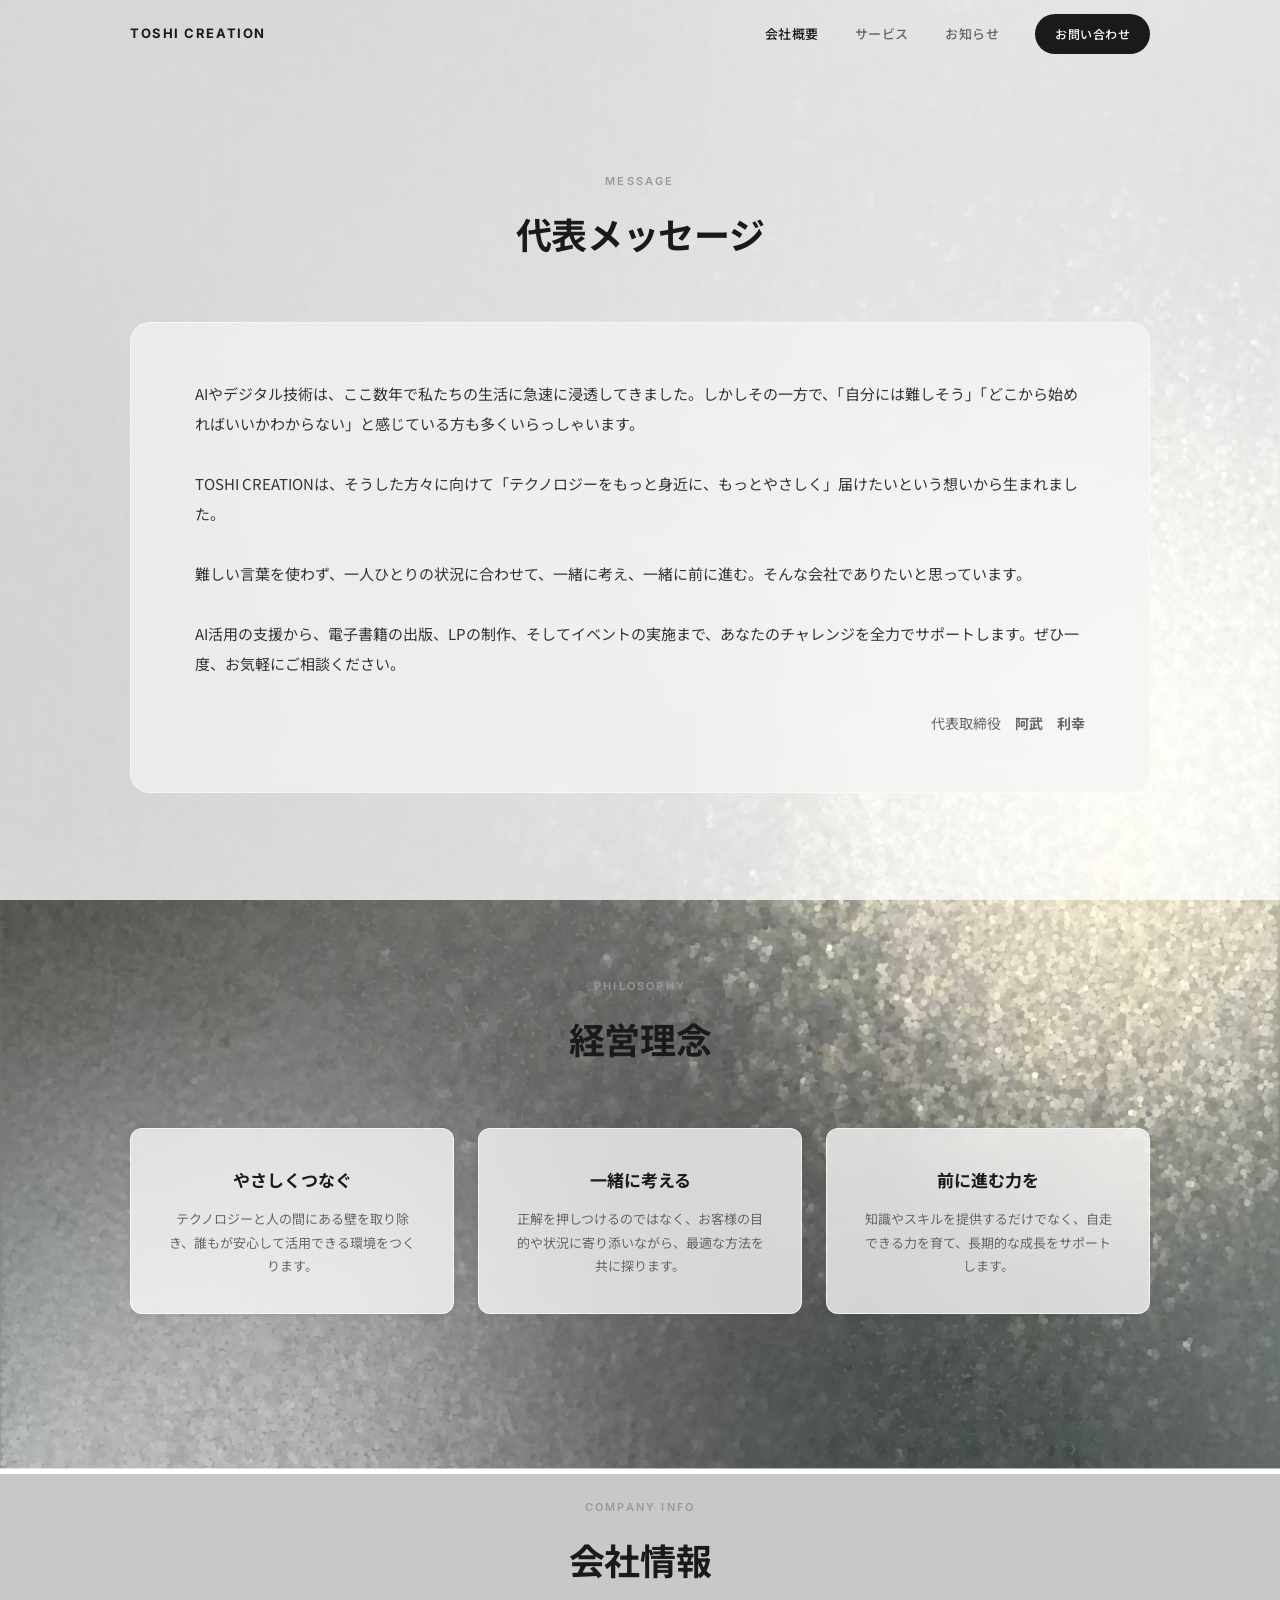
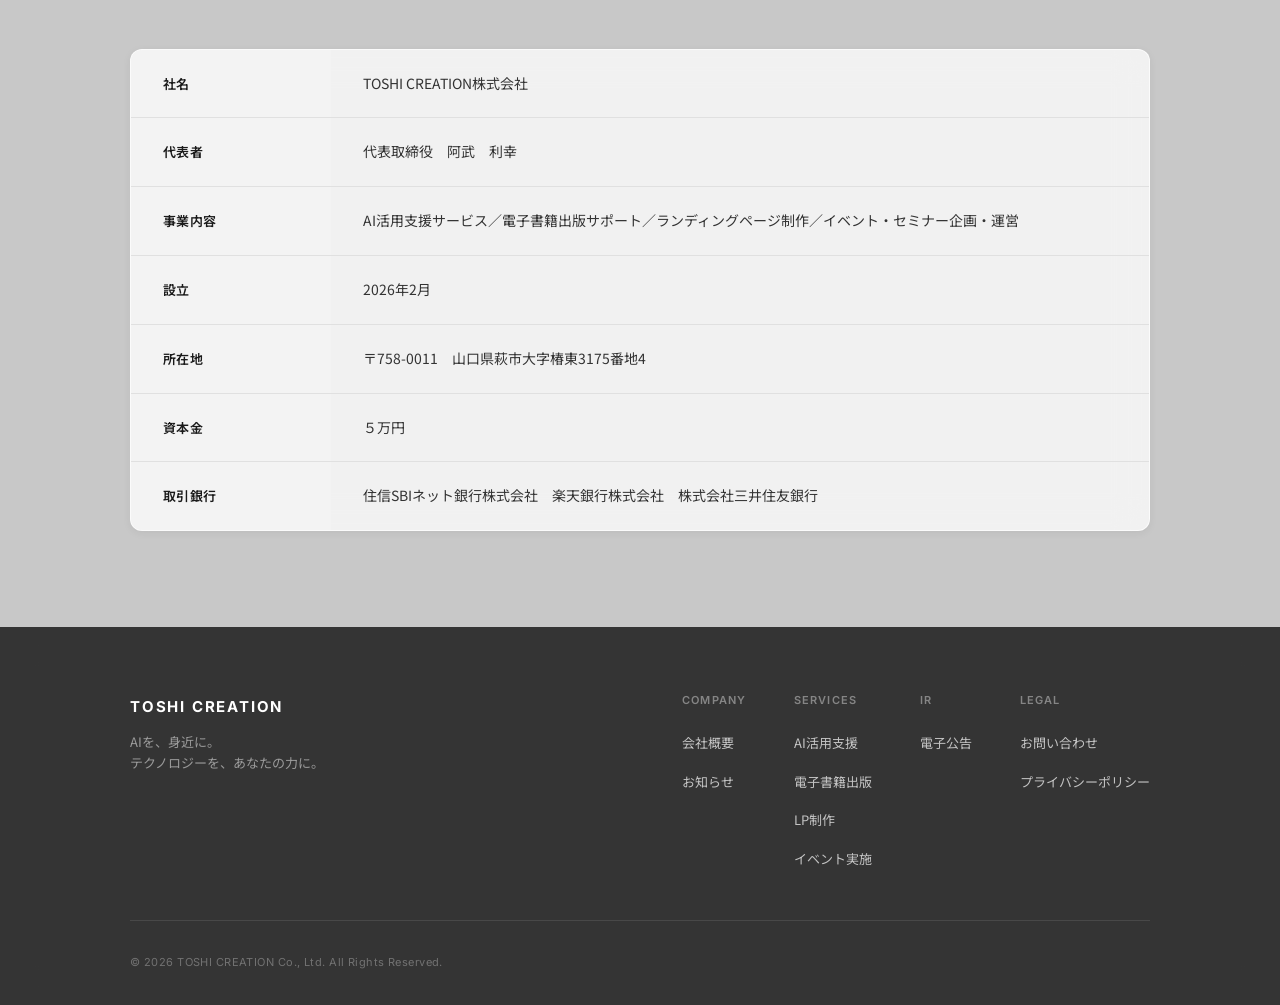
==== about.html @ ba33bce8 "Add files via upload" ====
<!DOCTYPE html>
<html lang="ja">
<head>
  <meta charset="UTF-8">
  <meta name="viewport" content="width=device-width, initial-scale=1.0">
  <title>会社概要 | TOSHI CREATION株式会社</title>
  <meta name="description" content="TOSHI CREATION株式会社の会社概要、代表メッセージ、経営理念をご紹介します。">
  <link rel="stylesheet" href="style.css">
  <link rel="preconnect" href="https://fonts.googleapis.com">
  <link rel="preconnect" href="https://fonts.gstatic.com" crossorigin>
  <link href="https://fonts.googleapis.com/css2?family=Noto+Sans+JP:wght@400;500;600;700;800&family=Inter:wght@400;500;600;700;800&display=swap" rel="stylesheet">
</head>
<body>

  <!-- ヘッダー -->
  <header class="site-header">
    <div class="header-inner">
      <a href="index.html" class="site-logo">
        <span class="logo-text-en">TOSHI CREATION</span>
      </a>
      <nav class="site-nav" id="siteNav">
        <a href="about.html" class="active">会社概要</a>
        <a href="services.html">サービス</a>
        <a href="news.html">お知らせ</a>
        <a href="contact.html" class="nav-contact-btn">お問い合わせ</a>
      </nav>
      <button class="hamburger" id="hamburger" aria-label="メニューを開く">
        <span></span><span></span><span></span>
      </button>
    </div>
  </header>

  <main>

    <!-- 代表メッセージ -->
    <section style="padding-top: 164px;">
      <div class="container">
        <div class="section-header">
          <span class="section-label">Message</span>
          <h2 class="section-title">代表メッセージ</h2>
        </div>
        <div class="message-block">
          <p class="message-text">
            AIやデジタル技術は、ここ数年で私たちの生活に急速に浸透してきました。しかしその一方で、「自分には難しそう」「どこから始めればいいかわからない」と感じている方も多くいらっしゃいます。<br><br>
            TOSHI CREATIONは、そうした方々に向けて「テクノロジーをもっと身近に、もっとやさしく」届けたいという想いから生まれました。<br><br>
            難しい言葉を使わず、一人ひとりの状況に合わせて、一緒に考え、一緒に前に進む。そんな会社でありたいと思っています。<br><br>
            AI活用の支援から、電子書籍の出版、LPの制作、そしてイベントの実施まで、あなたのチャレンジを全力でサポートします。ぜひ一度、お気軽にご相談ください。
          </p>
          <p class="message-sign">
            代表取締役　<strong>阿武　利幸</strong>
          </p>
        </div>
      </div>
    </section>

    <!-- 経営理念 -->
    <section style="padding: 80px 0;">
      <div class="container">
        <div class="section-header">
          <span class="section-label">Philosophy</span>
          <h2 class="section-title">経営理念</h2>
        </div>
        <div style="display: grid; grid-template-columns: repeat(3, 1fr); gap: 24px;">
          <div class="card" style="text-align: center;">
            <h3 style="font-size: 17px; font-weight: 700; color: var(--color-black); margin-bottom: 12px;">やさしくつなぐ</h3>
            <p style="font-size: 13px; color: var(--color-mid); line-height: 1.8;">テクノロジーと人の間にある壁を取り除き、誰もが安心して活用できる環境をつくります。</p>
          </div>
          <div class="card" style="text-align: center;">
            <h3 style="font-size: 17px; font-weight: 700; color: var(--color-black); margin-bottom: 12px;">一緒に考える</h3>
            <p style="font-size: 13px; color: var(--color-mid); line-height: 1.8;">正解を押しつけるのではなく、お客様の目的や状況に寄り添いながら、最適な方法を共に探ります。</p>
          </div>
          <div class="card" style="text-align: center;">
            <h3 style="font-size: 17px; font-weight: 700; color: var(--color-black); margin-bottom: 12px;">前に進む力を</h3>
            <p style="font-size: 13px; color: var(--color-mid); line-height: 1.8;">知識やスキルを提供するだけでなく、自走できる力を育て、長期的な成長をサポートします。</p>
          </div>
        </div>
      </div>
    </section>

    <!-- 会社概要テーブル -->
    <section>
      <div class="container">
        <div class="section-header">
          <span class="section-label">Company Info</span>
          <h2 class="section-title">会社情報</h2>
        </div>
        <div class="about-table-wrap">
          <table class="about-table">
            <tr>
              <th>社名</th>
              <td>TOSHI CREATION株式会社</td>
            </tr>
            <tr>
              <th>代表者</th>
              <td>代表取締役　阿武　利幸</td>
            </tr>
            <tr>
              <th>事業内容</th>
              <td>AI活用支援サービス／電子書籍出版サポート／ランディングページ制作／イベント・セミナー企画・運営</td>
            </tr>
            <tr>
              <th>設立</th>
              <td>2026年2月</td>
            </tr>
            <tr>
              <th>所在地</th>
              <td>〒758-0011　山口県萩市大字椿東3175番地4</td>
            </tr>
            <tr>
              <th>資本金</th>
              <td>５万円</td>
            </tr>
            <tr>
              <th>取引銀行</th>
              <td>住信SBIネット銀行株式会社　楽天銀行株式会社　株式会社三井住友銀行</td>
            </tr>
          </table>
        </div>
      </div>
    </section>


  </main>

  <!-- フッター -->
  <footer class="site-footer">
    <div class="footer-inner">
      <div class="footer-top">
        <div>
          <span class="footer-logo-text-en">TOSHI CREATION</span>
          <p class="footer-tagline">AIを、身近に。<br>テクノロジーを、あなたの力に。</p>
        </div>
        <nav class="footer-nav">
          <div class="footer-nav-col">
            <h4>Company</h4>
            <ul>
              <li><a href="about.html">会社概要</a></li>
              <li><a href="news.html">お知らせ</a></li>
            </ul>
          </div>
          <div class="footer-nav-col">
            <h4>Services</h4>
            <ul>
              <li><a href="services.html#ai">AI活用支援</a></li>
              <li><a href="services.html#ebook">電子書籍出版</a></li>
              <li><a href="services.html#lp">LP制作</a></li>
              <li><a href="services.html#event">イベント実施</a></li>
            </ul>
          </div>
          <div class="footer-nav-col">
            <h4>IR</h4>
            <ul>
              <li><a href="denshi-kokoku.html">電子公告</a></li>
            </ul>
          </div>
          <div class="footer-nav-col">
            <h4>Legal</h4>
            <ul>
              <li><a href="contact.html">お問い合わせ</a></li>
              <li><a href="privacy.html">プライバシーポリシー</a></li>
            </ul>
          </div>
        </nav>
      </div>
      <div class="footer-bottom">
        <p class="footer-copy">&copy; 2026 TOSHI CREATION Co., Ltd. All Rights Reserved.</p>
      </div>
    </div>
  </footer>

  <script>
    const hamburger = document.getElementById('hamburger');
    const siteNav = document.getElementById('siteNav');
    hamburger.addEventListener('click', () => { siteNav.classList.toggle('is-open'); });
    window.addEventListener('scroll', () => {
      document.querySelector('.site-header').style.boxShadow = window.scrollY > 20 ? '0 2px 16px rgba(0,0,0,0.08)' : 'none';
    });
  </script>
</body>
</html>
---- style.css ----
/* ===========================
   TOSHI CREATION 共通スタイル
   =========================== */

/* リセット・基本設定 */
*, *::before, *::after {
  box-sizing: border-box;
  margin: 0;
  padding: 0;
}

:root {
  --color-bg: #fafafa;
  --color-bg-white: #ffffff;
  --color-bg-light: #f4f4f4;
  --color-black: #1a1a1a;
  --color-dark: #333333;
  --color-mid: #666666;
  --color-light: #999999;
  --color-border: #e0e0e0;
  --color-accent: #2d2d2d;
  --color-accent-light: #4a4a4a;
  --shadow-sm: 0 2px 8px rgba(0,0,0,0.06);
  --shadow-md: 0 4px 16px rgba(0,0,0,0.08);
  --shadow-lg: 0 8px 32px rgba(0,0,0,0.10);
  --radius-sm: 6px;
  --radius-md: 12px;
  --radius-lg: 20px;
  --font-ja: 'Noto Sans JP', 'Hiragino Kaku Gothic ProN', 'Meiryo', sans-serif;
  --font-en: 'Inter', 'Helvetica Neue', Arial, sans-serif;
  --transition: 0.3s ease;
  --max-width: 1100px;
}

html {
  scroll-behavior: smooth;
}

body {
  font-family: var(--font-ja);
  background-color: #c8c8c8;
  background-image:
    linear-gradient(rgba(255, 255, 255, 0.76), rgba(255, 255, 255, 0.76)),
    url("images/glass-bg.png");
  background-size: cover;
  background-position: center;
  background-attachment: fixed;
  background-repeat: no-repeat;
  color: var(--color-dark);
  line-height: 1.8;
  font-size: 16px;
  -webkit-font-smoothing: antialiased;
}

a {
  color: inherit;
  text-decoration: none;
  transition: opacity var(--transition);
}

a:hover {
  opacity: 0.7;
}

img {
  max-width: 100%;
  height: auto;
}

/* ===========================
   レイアウト
   =========================== */

.container {
  max-width: var(--max-width);
  margin: 0 auto;
  padding: 0 40px;
}

section {
  padding: 96px 0;
}

/* ===========================
   ヘッダー・ナビゲーション
   =========================== */

.site-header {
  position: fixed;
  top: 0;
  left: 0;
  right: 0;
  z-index: 100;
  background: transparent;
  border-bottom: none;
}

.header-inner {
  max-width: var(--max-width);
  margin: 0 auto;
  padding: 0 40px;
  height: 68px;
  display: flex;
  align-items: center;
  justify-content: space-between;
}

.site-logo {
  display: flex;
  align-items: center;
  gap: 12px;
}

.logo-mark {
  width: 36px;
  height: 36px;
  background: linear-gradient(135deg, #1a1a1a 0%, #4a4a4a 100%);
  border-radius: var(--radius-sm);
  display: flex;
  align-items: center;
  justify-content: center;
  color: #fff;
  font-size: 13px;
  font-family: var(--font-en);
  font-weight: 700;
  letter-spacing: 0.02em;
  flex-shrink: 0;
}

.logo-img {
  height: 38px;
  width: auto;
  display: block;
}

.logo-text {
  display: flex;
  flex-direction: column;
  line-height: 1.2;
}

.logo-text-en {
  font-family: var(--font-en);
  font-size: 13px;
  font-weight: 700;
  letter-spacing: 0.12em;
  color: var(--color-black);
  text-transform: uppercase;
}

.logo-text-ja {
  font-size: 10px;
  color: var(--color-mid);
  letter-spacing: 0.06em;
}

.site-nav {
  display: flex;
  align-items: center;
  gap: 36px;
}

.site-nav a {
  font-size: 13px;
  font-weight: 500;
  color: var(--color-mid);
  letter-spacing: 0.04em;
  transition: color var(--transition);
}

.site-nav a:hover,
.site-nav a.active {
  color: var(--color-black);
  opacity: 1;
}

.nav-contact-btn {
  background: var(--color-black) !important;
  color: #fff !important;
  padding: 9px 20px;
  border-radius: 100px;
  font-size: 12px !important;
  font-weight: 600;
  letter-spacing: 0.06em;
  transition: background var(--transition) !important;
}

.nav-contact-btn:hover {
  background: var(--color-accent-light) !important;
  opacity: 1 !important;
}

/* ハンバーガーメニュー */
.hamburger {
  display: none;
  flex-direction: column;
  gap: 5px;
  cursor: pointer;
  padding: 4px;
  background: none;
  border: none;
}

.hamburger span {
  display: block;
  width: 22px;
  height: 1.5px;
  background: var(--color-black);
  transition: var(--transition);
}

/* ===========================
   フッター
   =========================== */

.site-footer {
  background: rgba(20, 20, 20, 0.82);
  backdrop-filter: blur(16px);
  -webkit-backdrop-filter: blur(16px);
  color: #fff;
  padding: 64px 0 32px;
}

.footer-inner {
  max-width: var(--max-width);
  margin: 0 auto;
  padding: 0 40px;
}

.footer-top {
  display: flex;
  justify-content: space-between;
  align-items: flex-start;
  gap: 48px;
  padding-bottom: 48px;
  border-bottom: 1px solid rgba(255,255,255,0.1);
  margin-bottom: 32px;
}

.footer-logo-text-en {
  font-family: var(--font-en);
  font-size: 15px;
  font-weight: 700;
  letter-spacing: 0.12em;
  color: #fff;
  text-transform: uppercase;
}

.footer-logo-text-ja {
  font-size: 10px;
  color: rgba(255,255,255,0.4);
  margin-top: 4px;
  letter-spacing: 0.06em;
}

.footer-logo-img {
  height: 28px;
  width: auto;
  display: block;
  margin-bottom: 12px;
  filter: brightness(0) invert(1);
  opacity: 0.85;
}

.footer-tagline {
  font-size: 13px;
  color: rgba(255,255,255,0.5);
  margin-top: 12px;
  line-height: 1.6;
}

.footer-nav {
  display: flex;
  gap: 48px;
}

.footer-nav-col h4 {
  font-size: 11px;
  font-weight: 600;
  letter-spacing: 0.1em;
  text-transform: uppercase;
  color: rgba(255,255,255,0.4);
  margin-bottom: 16px;
  font-family: var(--font-en);
}

.footer-nav-col ul {
  list-style: none;
  display: flex;
  flex-direction: column;
  gap: 10px;
}

.footer-nav-col a {
  font-size: 13px;
  color: rgba(255,255,255,0.7);
  transition: color var(--transition);
}

.footer-nav-col a:hover {
  color: #fff;
  opacity: 1;
}

.footer-bottom {
  display: flex;
  justify-content: space-between;
  align-items: center;
  gap: 16px;
}

.footer-copy {
  font-size: 11px;
  color: rgba(255,255,255,0.3);
  font-family: var(--font-en);
  letter-spacing: 0.04em;
}

/* ===========================
   共通コンポーネント
   =========================== */

/* セクション見出し */
.section-header {
  text-align: center;
  margin-bottom: 64px;
}

.section-label {
  display: inline-block;
  font-family: var(--font-en);
  font-size: 11px;
  font-weight: 600;
  letter-spacing: 0.2em;
  text-transform: uppercase;
  color: var(--color-light);
  margin-bottom: 16px;
}

.section-title {
  font-size: clamp(26px, 3.5vw, 36px);
  font-weight: 700;
  color: var(--color-black);
  line-height: 1.4;
  letter-spacing: -0.01em;
}

.section-desc {
  margin-top: 16px;
  font-size: 15px;
  color: var(--color-mid);
  line-height: 1.9;
  max-width: 560px;
  margin-left: auto;
  margin-right: auto;
}

/* ボタン */
.btn {
  display: inline-flex;
  align-items: center;
  gap: 8px;
  padding: 14px 32px;
  border-radius: 100px;
  font-size: 14px;
  font-weight: 600;
  letter-spacing: 0.04em;
  cursor: pointer;
  transition: all var(--transition);
  border: none;
  outline: none;
}

.btn-primary {
  background: var(--color-black);
  color: #fff;
}

.btn-primary:hover {
  background: #333;
  opacity: 1;
  transform: translateY(-1px);
  box-shadow: var(--shadow-md);
}

.btn-outline {
  background: transparent;
  color: var(--color-black);
  border: 1.5px solid var(--color-black);
}

.btn-outline:hover {
  background: var(--color-black);
  color: #fff;
  opacity: 1;
  transform: translateY(-1px);
}

.btn-line {
  background: #06C755;
  color: #fff;
}

.btn-line:hover {
  background: #05b04c;
  opacity: 1;
  transform: translateY(-1px);
  box-shadow: var(--shadow-md);
}

/* カード */
.card {
  background: rgba(255, 255, 255, 0.75);
  backdrop-filter: blur(16px);
  -webkit-backdrop-filter: blur(16px);
  border: 1px solid rgba(255,255,255,0.7);
  border-radius: var(--radius-md);
  padding: 36px;
  box-shadow: var(--shadow-sm);
  transition: box-shadow var(--transition), transform var(--transition);
}

.card:hover {
  box-shadow: var(--shadow-md);
  transform: translateY(-2px);
}

/* ページヘッダー（各内ページ用） */
.page-hero {
  padding: 128px 0 72px;
  text-align: center;
  background: transparent;
}

.page-hero-label {
  font-family: var(--font-en);
  font-size: 11px;
  font-weight: 600;
  letter-spacing: 0.2em;
  text-transform: uppercase;
  color: var(--color-light);
  display: block;
  margin-bottom: 16px;
}

.page-hero-title {
  font-size: clamp(30px, 4vw, 44px);
  font-weight: 700;
  color: var(--color-black);
  letter-spacing: -0.02em;
  line-height: 1.3;
}

.page-hero-desc {
  margin-top: 16px;
  font-size: 15px;
  color: var(--color-mid);
  line-height: 1.9;
}

/* ページコンテンツ共通 */
.page-content {
  padding: 80px 0 96px;
}

/* ===========================
   トップページ専用
   =========================== */

/* ヒーロー */
.hero {
  min-height: 100vh;
  display: flex;
  align-items: center;
  justify-content: center;
  background: transparent;
  position: relative;
  overflow: hidden;
  padding-top: 68px;
}

.hero-bg {
  position: absolute;
  inset: 0;
  background:
    radial-gradient(ellipse 90% 70% at 50% 60%, rgba(255,255,255,0.18) 0%, transparent 70%);
  pointer-events: none;
}

.hero-grid {
  position: absolute;
  inset: 0;
  background-image:
    linear-gradient(rgba(0,0,0,0.025) 1px, transparent 1px),
    linear-gradient(90deg, rgba(0,0,0,0.025) 1px, transparent 1px);
  background-size: 60px 60px;
  pointer-events: none;
  opacity: 0.4;
}

.hero-inner {
  position: relative;
  z-index: 1;
  max-width: 800px;
  margin: 0 auto;
  padding: 0 40px;
  display: flex;
  flex-direction: column;
  align-items: center;
  width: 100%;
}

.hero-content {
  padding: 100px 0 80px;
  text-align: center;
  width: 100%;
}

.hero-eyecatch {
  font-family: var(--font-en);
  font-size: 11px;
  font-weight: 600;
  letter-spacing: 0.2em;
  text-transform: uppercase;
  color: var(--color-light);
  display: flex;
  align-items: center;
  justify-content: center;
  gap: 12px;
  margin-bottom: 28px;
}

.hero-eyecatch::before {
  content: '';
  display: block;
  width: 32px;
  height: 1px;
  background: var(--color-light);
}

.hero-title {
  font-size: clamp(32px, 4.5vw, 57px);
  font-weight: 800;
  color: var(--color-black);
  line-height: 1.18;
  letter-spacing: -0.03em;
  margin-bottom: 40px;
  text-shadow: 0 1px 12px rgba(255,255,255,0.7);
}

.hero-body {
  font-size: 16px;
  color: var(--color-dark);
  line-height: 2.1;
  margin: 0 auto 52px;
  max-width: 520px;
  font-weight: 400;
  letter-spacing: 0.01em;
}

.hero-actions {
  display: flex;
  gap: 16px;
  flex-wrap: wrap;
  justify-content: center;
}

/* ヒーロー右側ビジュアル（非表示） */
.hero-visual {
  display: none;
}

.hero-card {
  background: var(--color-bg-white);
  border: 1px solid var(--color-border);
  border-radius: var(--radius-md);
  padding: 24px 28px;
  box-shadow: var(--shadow-md);
}

.hero-card-label {
  font-size: 10px;
  font-weight: 600;
  letter-spacing: 0.15em;
  text-transform: uppercase;
  color: var(--color-light);
  font-family: var(--font-en);
  margin-bottom: 10px;
}

.hero-card-value {
  font-size: 15px;
  font-weight: 600;
  color: var(--color-black);
  display: flex;
  align-items: center;
  gap: 8px;
}

.hero-card-icon {
  width: 28px;
  height: 28px;
  background: var(--color-bg-light);
  border-radius: 6px;
  display: flex;
  align-items: center;
  justify-content: center;
  font-size: 14px;
}

.hero-card-row {
  display: flex;
  gap: 16px;
}

.hero-card-row .hero-card {
  flex: 1;
}

/* アイコン非表示 */
.service-icon,
.hero-card-icon,
.service-full-icon,
.contact-option-icon {
  display: none;
}

/* サービス紹介（TOP） */
.top-services {
  background: transparent;
}

.services-grid {
  display: grid;
  grid-template-columns: repeat(2, 1fr);
  gap: 24px;
}

.service-card {
  background: rgba(255, 255, 255, 0.48);
  backdrop-filter: blur(12px);
  -webkit-backdrop-filter: blur(12px);
  border: 1px solid rgba(255,255,255,0.55);
  border-radius: var(--radius-md);
  padding: 40px;
  box-shadow: 0 2px 20px rgba(0,0,0,0.06), 0 1px 4px rgba(0,0,0,0.04);
  transition: all var(--transition);
  position: relative;
  overflow: hidden;
}

.service-card::before {
  content: '';
  position: absolute;
  top: 0;
  left: 0;
  right: 0;
  height: 3px;
  background: linear-gradient(90deg, #1a1a1a, #666);
  opacity: 0;
  transition: opacity var(--transition);
}

.service-card:hover {
  box-shadow: var(--shadow-lg);
  transform: translateY(-3px);
}

.service-card:hover::before {
  opacity: 1;
}

.service-icon {
  width: 52px;
  height: 52px;
  background: var(--color-bg-light);
  border-radius: var(--radius-sm);
  display: flex;
  align-items: center;
  justify-content: center;
  font-size: 24px;
  margin-bottom: 24px;
  border: 1px solid var(--color-border);
}

.service-card-title {
  font-size: 18px;
  font-weight: 700;
  color: var(--color-black);
  margin-bottom: 12px;
  letter-spacing: -0.01em;
}

.service-card-desc {
  font-size: 14px;
  color: var(--color-mid);
  line-height: 1.8;
}

.service-card-link {
  display: inline-flex;
  align-items: center;
  gap: 6px;
  margin-top: 20px;
  font-size: 13px;
  font-weight: 600;
  color: var(--color-black);
  letter-spacing: 0.04em;
}

/* お知らせ（TOP） */
.news-list {
  border: 1px solid rgba(255,255,255,0.7);
  border-radius: var(--radius-md);
  overflow: hidden;
  background: rgba(255, 255, 255, 0.72);
  backdrop-filter: blur(16px);
  -webkit-backdrop-filter: blur(16px);
  box-shadow: 0 2px 20px rgba(0,0,0,0.06);
}

.news-item {
  display: flex;
  align-items: baseline;
  gap: 24px;
  padding: 24px 32px;
  border-bottom: 1px solid var(--color-border);
  transition: background var(--transition);
}

.news-item:last-child {
  border-bottom: none;
}

.news-item:hover {
  background: rgba(244,244,244,0.7);
}

.news-date {
  font-family: var(--font-en);
  font-size: 13px;
  color: var(--color-light);
  letter-spacing: 0.06em;
  white-space: nowrap;
  flex-shrink: 0;
}

.news-tag {
  font-size: 10px;
  font-weight: 600;
  color: var(--color-mid);
  border: 1px solid var(--color-border);
  border-radius: 4px;
  padding: 2px 8px;
  white-space: nowrap;
  flex-shrink: 0;
  letter-spacing: 0.04em;
}

.news-title-link {
  font-size: 14px;
  color: var(--color-dark);
  line-height: 1.5;
  transition: color var(--transition);
}

.news-item:hover .news-title-link {
  color: var(--color-black);
}

.news-more {
  text-align: center;
  margin-top: 36px;
}

/* お問い合わせ導線（TOP） */
.contact-cta {
  background: transparent;
}

.contact-cta .section-label {
  color: var(--color-light);
}

.contact-cta .section-title {
  color: var(--color-black);
}

.contact-cta .section-desc {
  color: var(--color-mid);
}

.cta-actions {
  display: flex;
  gap: 16px;
  justify-content: center;
  flex-wrap: wrap;
  margin-top: 48px;
}

.btn-white {
  background: #fff;
  color: var(--color-black);
}

.btn-white:hover {
  background: #f0f0f0;
  opacity: 1;
  transform: translateY(-1px);
}

/* ===========================
   会社概要ページ
   =========================== */

.about-table-wrap {
  background: rgba(255, 255, 255, 0.75);
  backdrop-filter: blur(16px);
  -webkit-backdrop-filter: blur(16px);
  border: 1px solid rgba(255,255,255,0.7);
  border-radius: var(--radius-md);
  overflow: hidden;
  box-shadow: var(--shadow-sm);
}

.about-table {
  width: 100%;
  border-collapse: collapse;
}

.about-table th,
.about-table td {
  padding: 22px 32px;
  border-bottom: 1px solid var(--color-border);
  font-size: 14px;
  text-align: left;
  vertical-align: top;
}

.about-table tr:last-child th,
.about-table tr:last-child td {
  border-bottom: none;
}

.about-table th {
  width: 200px;
  font-weight: 600;
  color: var(--color-black);
  background: rgba(244,244,244,0.7);
  font-size: 13px;
  letter-spacing: 0.02em;
}

.about-table td {
  color: var(--color-dark);
  line-height: 1.7;
}

.about-table .placeholder {
  color: var(--color-light);
  font-style: italic;
}

/* 代表メッセージ */
.message-block {
  background: rgba(244, 244, 244, 0.72);
  backdrop-filter: blur(10px);
  -webkit-backdrop-filter: blur(10px);
  border: 1px solid rgba(255,255,255,0.5);
  border-radius: var(--radius-lg);
  padding: 56px 64px;
  position: relative;
  overflow: hidden;
}

.message-block::before {
  content: none;
}

.message-text {
  font-size: 15px;
  line-height: 2;
  color: var(--color-dark);
  position: relative;
  z-index: 1;
}

.message-sign {
  margin-top: 32px;
  font-size: 14px;
  color: var(--color-mid);
  text-align: right;
}

/* ===========================
   サービスページ
   =========================== */

.services-full-grid {
  display: grid;
  grid-template-columns: repeat(2, 1fr);
  gap: 28px;
}

.service-full-card {
  background: rgba(255, 255, 255, 0.75);
  backdrop-filter: blur(16px);
  -webkit-backdrop-filter: blur(16px);
  border: 1px solid rgba(255,255,255,0.7);
  border-radius: var(--radius-md);
  overflow: hidden;
  box-shadow: var(--shadow-sm);
  transition: all var(--transition);
}

.service-full-card:hover {
  box-shadow: var(--shadow-md);
  transform: translateY(-2px);
}

.service-card-header {
  padding: 36px 36px 28px;
  border-bottom: 1px solid rgba(220,220,220,0.5);
  background: linear-gradient(135deg, rgba(244,244,244,0.6) 0%, rgba(255,255,255,0.4) 100%);
}

.service-card-body {
  padding: 28px 36px 36px;
}

.service-full-icon {
  width: 56px;
  height: 56px;
  background: var(--color-bg-white);
  border: 1px solid var(--color-border);
  border-radius: var(--radius-sm);
  display: flex;
  align-items: center;
  justify-content: center;
  font-size: 26px;
  margin-bottom: 20px;
  box-shadow: var(--shadow-sm);
}

.service-full-title {
  font-size: 20px;
  font-weight: 700;
  color: var(--color-black);
  letter-spacing: -0.01em;
  margin-bottom: 8px;
}

.service-full-tag {
  font-size: 11px;
  font-family: var(--font-en);
  color: var(--color-light);
  letter-spacing: 0.1em;
  text-transform: uppercase;
}

.service-full-desc {
  font-size: 14px;
  color: var(--color-mid);
  line-height: 1.85;
  margin-bottom: 24px;
}

.service-points {
  list-style: none;
  display: flex;
  flex-direction: column;
  gap: 10px;
}

.service-points li {
  display: flex;
  align-items: flex-start;
  gap: 10px;
  font-size: 13px;
  color: var(--color-dark);
  line-height: 1.6;
}

.service-points li::before {
  content: '—';
  color: var(--color-light);
  flex-shrink: 0;
  margin-top: 1px;
}

/* ===========================
   お知らせページ
   =========================== */

.news-full-list {
  display: flex;
  flex-direction: column;
  gap: 0;
  border: 1px solid rgba(255,255,255,0.55);
  border-radius: var(--radius-md);
  overflow: hidden;
  background: rgba(255, 255, 255, 0.72);
  backdrop-filter: blur(8px);
  -webkit-backdrop-filter: blur(8px);
  box-shadow: var(--shadow-sm);
}

.news-full-item {
  display: flex;
  align-items: baseline;
  gap: 24px;
  padding: 28px 36px;
  border-bottom: 1px solid var(--color-border);
  transition: background var(--transition);
}

.news-full-item:last-child {
  border-bottom: none;
}

.news-full-item:hover {
  background: rgba(244,244,244,0.7);
}

/* ===========================
   お問い合わせページ
   =========================== */

.contact-options {
  display: grid;
  grid-template-columns: repeat(2, 1fr);
  gap: 24px;
  margin-bottom: 64px;
}

.contact-option-card {
  background: rgba(255, 255, 255, 0.75);
  backdrop-filter: blur(16px);
  -webkit-backdrop-filter: blur(16px);
  border: 1px solid rgba(255,255,255,0.7);
  border-radius: var(--radius-md);
  padding: 40px;
  text-align: center;
  box-shadow: var(--shadow-sm);
  transition: all var(--transition);
  position: relative;
  overflow: hidden;
}

.contact-option-card:hover {
  box-shadow: var(--shadow-md);
  transform: translateY(-2px);
}

/* LINE カード強調 */
.contact-option-card--line {
  background: rgba(255, 255, 255, 0.82);
  backdrop-filter: blur(20px);
  -webkit-backdrop-filter: blur(20px);
  border-color: rgba(6, 199, 85, 0.18);
}

.contact-option-card--line::before {
  content: '';
  position: absolute;
  top: 0;
  left: 0;
  right: 0;
  height: 2px;
  background: linear-gradient(90deg, rgba(6,199,85,0.5), rgba(6,199,85,0.15));
}

.contact-option-card--line:hover {
  box-shadow: 0 8px 32px rgba(6,199,85,0.07), var(--shadow-md);
  transform: translateY(-4px);
  border-color: rgba(6, 199, 85, 0.26);
}

/* LINE ボタン付近の補足文 */
.line-sub-hint {
  margin-top: 10px;
  font-size: 11px;
  color: var(--color-light);
  letter-spacing: 0.02em;
}

/* QR コードエリア */
.line-qr-wrap {
  display: flex;
  flex-direction: column;
  align-items: center;
  gap: 10px;
  margin-top: 24px;
  padding-top: 24px;
  border-top: 1px solid rgba(0, 0, 0, 0.06);
}

.line-qr-box {
  width: 120px;
  height: 120px;
  border-radius: 10px;
  border: 1px solid rgba(0, 0, 0, 0.07);
  overflow: hidden;
  box-shadow: 0 2px 8px rgba(0, 0, 0, 0.05);
  background:
    repeating-linear-gradient(0deg, rgba(0,0,0,0.03) 0px, rgba(0,0,0,0.03) 1px, transparent 1px, transparent 8px),
    repeating-linear-gradient(90deg, rgba(0,0,0,0.03) 0px, rgba(0,0,0,0.03) 1px, transparent 1px, transparent 8px),
    rgba(255,255,255,0.95);
  display: flex;
  align-items: center;
  justify-content: center;
}

.line-qr-img {
  width: 100%;
  height: 100%;
  object-fit: contain;
  display: block;
}

.line-qr-label {
  font-size: 11px;
  color: var(--color-light);
  text-align: center;
  line-height: 1.6;
  letter-spacing: 0.02em;
}

.contact-option-icon {
  font-size: 36px;
  margin-bottom: 16px;
  display: block;
}

.contact-option-title {
  font-size: 16px;
  font-weight: 700;
  color: var(--color-black);
  margin-bottom: 10px;
}

.contact-option-desc {
  font-size: 13px;
  color: var(--color-mid);
  line-height: 1.7;
  margin-bottom: 24px;
}

/* お問い合わせフォーム */
.contact-form-wrap {
  background: rgba(255, 255, 255, 0.75);
  backdrop-filter: blur(16px);
  -webkit-backdrop-filter: blur(16px);
  border: 1px solid rgba(255,255,255,0.7);
  border-radius: var(--radius-md);
  padding: 48px 52px;
  box-shadow: var(--shadow-sm);
}

.contact-form-wrap h3 {
  font-size: 20px;
  font-weight: 700;
  color: var(--color-black);
  margin-bottom: 32px;
  padding-bottom: 20px;
  border-bottom: 1px solid var(--color-border);
}

.form-group {
  margin-bottom: 28px;
}

.form-label {
  display: block;
  font-size: 13px;
  font-weight: 600;
  color: var(--color-dark);
  margin-bottom: 8px;
  letter-spacing: 0.02em;
}

.form-label .required {
  color: #c0392b;
  margin-left: 4px;
  font-size: 11px;
}

.form-input,
.form-select,
.form-textarea {
  width: 100%;
  padding: 12px 16px;
  border: 1.5px solid rgba(220,220,220,0.7);
  border-radius: var(--radius-sm);
  font-size: 14px;
  font-family: var(--font-ja);
  color: var(--color-dark);
  background: rgba(250,250,250,0.85);
  transition: border-color var(--transition), box-shadow var(--transition);
  outline: none;
  -webkit-appearance: none;
}

.form-input:focus,
.form-select:focus,
.form-textarea:focus {
  border-color: var(--color-black);
  box-shadow: 0 0 0 3px rgba(0,0,0,0.06);
  background: #fff;
}

.form-textarea {
  resize: vertical;
  min-height: 160px;
  line-height: 1.7;
}

.form-row {
  display: grid;
  grid-template-columns: 1fr 1fr;
  gap: 20px;
}

.form-note {
  font-size: 12px;
  color: var(--color-light);
  margin-top: 6px;
  line-height: 1.6;
}

.form-submit-wrap {
  margin-top: 36px;
  text-align: center;
}

.form-privacy-note {
  font-size: 12px;
  color: var(--color-light);
  margin-top: 16px;
  line-height: 1.7;
}

.form-privacy-note a {
  text-decoration: underline;
  color: var(--color-mid);
}

/* ===========================
   プライバシーポリシーページ
   =========================== */

.privacy-content {
  background: rgba(255, 255, 255, 0.75);
  backdrop-filter: blur(16px);
  -webkit-backdrop-filter: blur(16px);
  border: 1px solid rgba(255,255,255,0.7);
  border-radius: var(--radius-md);
  padding: 52px 60px;
  box-shadow: var(--shadow-sm);
}

.privacy-section {
  margin-bottom: 48px;
}

.privacy-section:last-child {
  margin-bottom: 0;
}

.privacy-section h2 {
  font-size: 17px;
  font-weight: 700;
  color: var(--color-black);
  margin-bottom: 16px;
  padding-bottom: 12px;
  border-bottom: 1px solid var(--color-border);
  letter-spacing: 0.01em;
}

.privacy-section p {
  font-size: 14px;
  color: var(--color-dark);
  line-height: 1.9;
  margin-bottom: 12px;
}

.privacy-section ul {
  list-style: none;
  padding: 0;
  display: flex;
  flex-direction: column;
  gap: 8px;
}

.privacy-section ul li {
  font-size: 14px;
  color: var(--color-dark);
  line-height: 1.7;
  padding-left: 16px;
  position: relative;
}

.privacy-section ul li::before {
  content: '–';
  position: absolute;
  left: 0;
  color: var(--color-light);
}


/* ===========================
   レスポンシブ
   =========================== */

@media (max-width: 768px) {
  .container,
  .header-inner,
  .footer-inner {
    padding: 0 20px;
  }

  section {
    padding: 64px 0;
  }

  .site-nav {
    display: none;
    position: fixed;
    top: 68px;
    left: 0;
    right: 0;
    bottom: 0;
    background: rgba(245, 245, 243, 0.94);
    backdrop-filter: blur(28px);
    -webkit-backdrop-filter: blur(28px);
    flex-direction: column;
    align-items: center;
    justify-content: center;
    gap: 40px;
    z-index: 99;
  }

  .site-nav.is-open {
    display: flex;
  }

  .site-nav a {
    font-size: 18px;
  }

  .hamburger {
    display: flex;
  }

  .hero-inner {
    padding: 80px 20px 60px;
  }

  .hero-content {
    padding: 40px 0 20px;
  }

  .services-grid,
  .services-full-grid,
  .contact-options {
    grid-template-columns: 1fr;
  }

  .footer-top {
    flex-direction: column;
    gap: 32px;
  }

  .footer-nav {
    gap: 32px;
    flex-wrap: wrap;
  }

  .footer-bottom {
    flex-direction: column;
    text-align: center;
  }

  .about-table th {
    width: 120px;
    font-size: 12px;
    padding: 16px;
  }

  .about-table td {
    padding: 16px;
  }

  .contact-form-wrap {
    padding: 32px 24px;
  }

  .line-qr-box {
    width: 96px;
    height: 96px;
  }

  .privacy-content {
    padding: 32px 24px;
  }

  .message-block {
    padding: 36px 28px;
  }

  .form-row {
    grid-template-columns: 1fr;
  }

  .section-header {
    margin-bottom: 40px;
  }
}
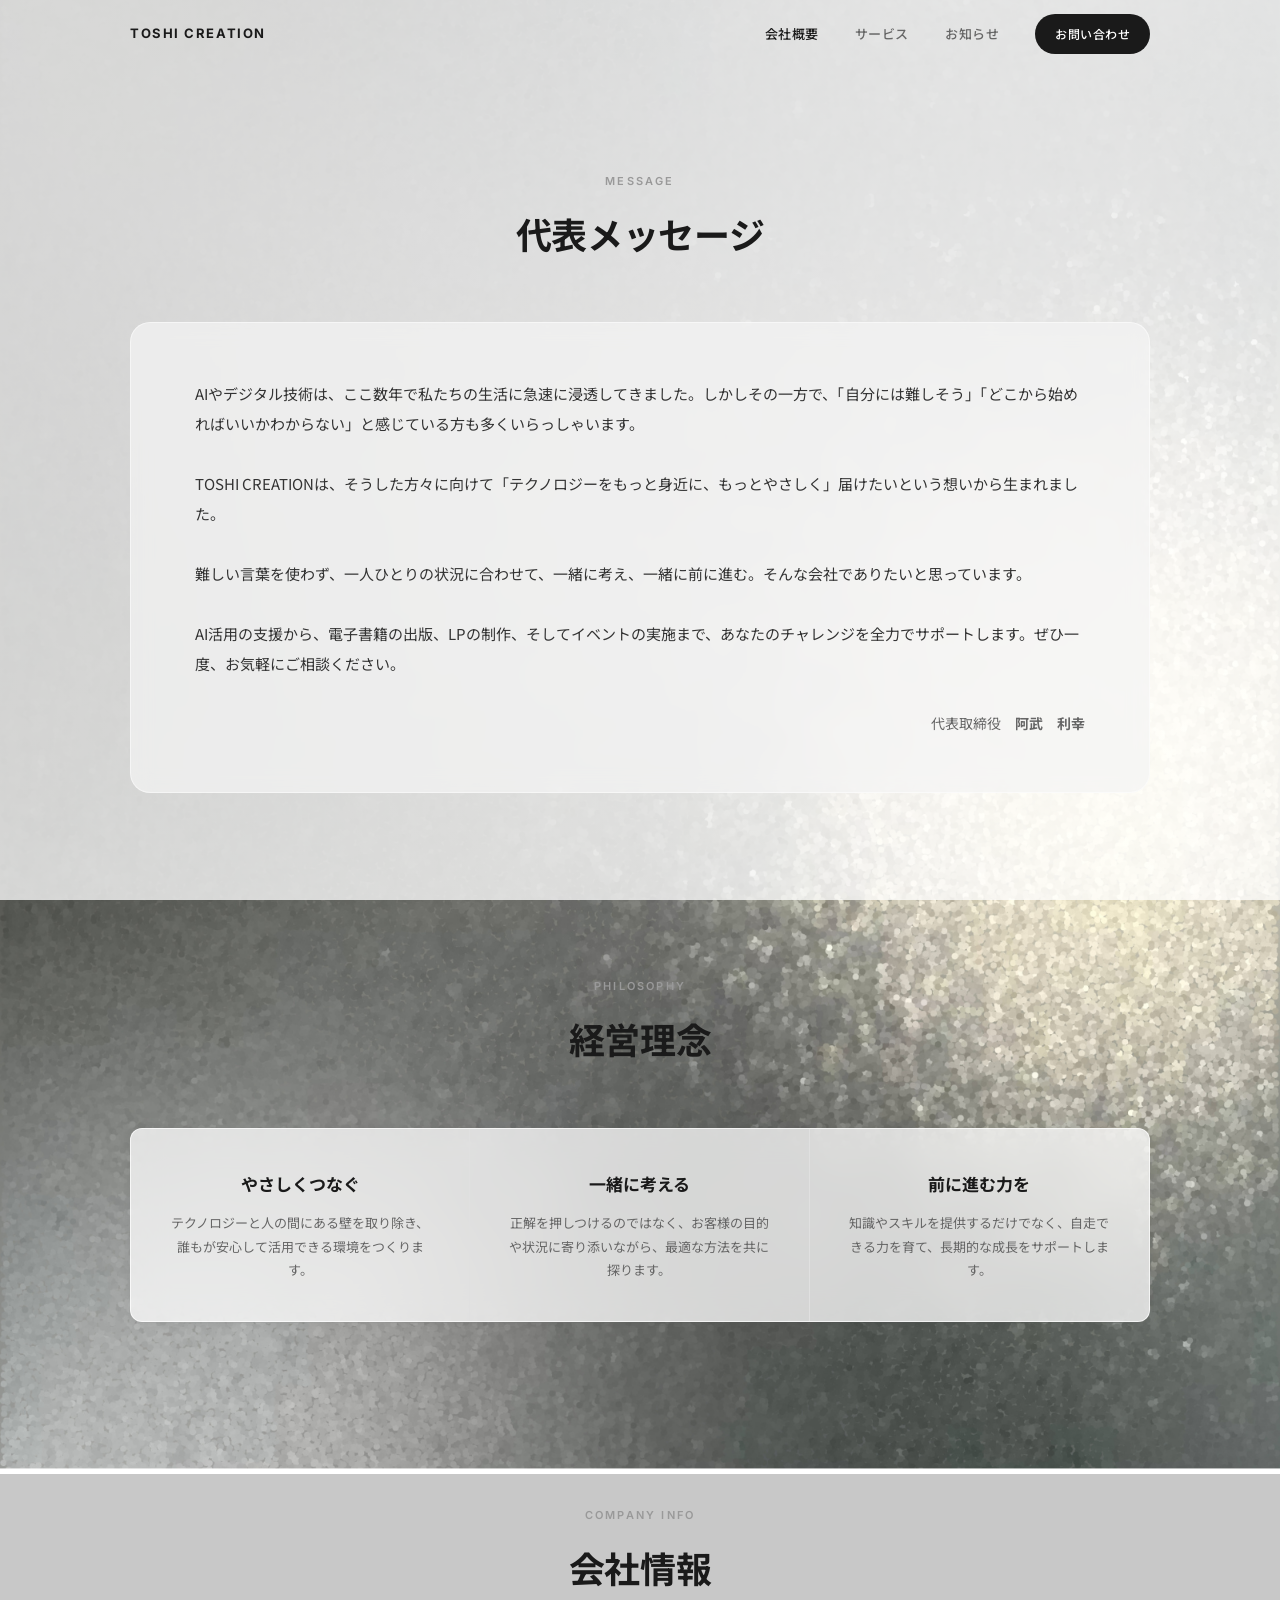
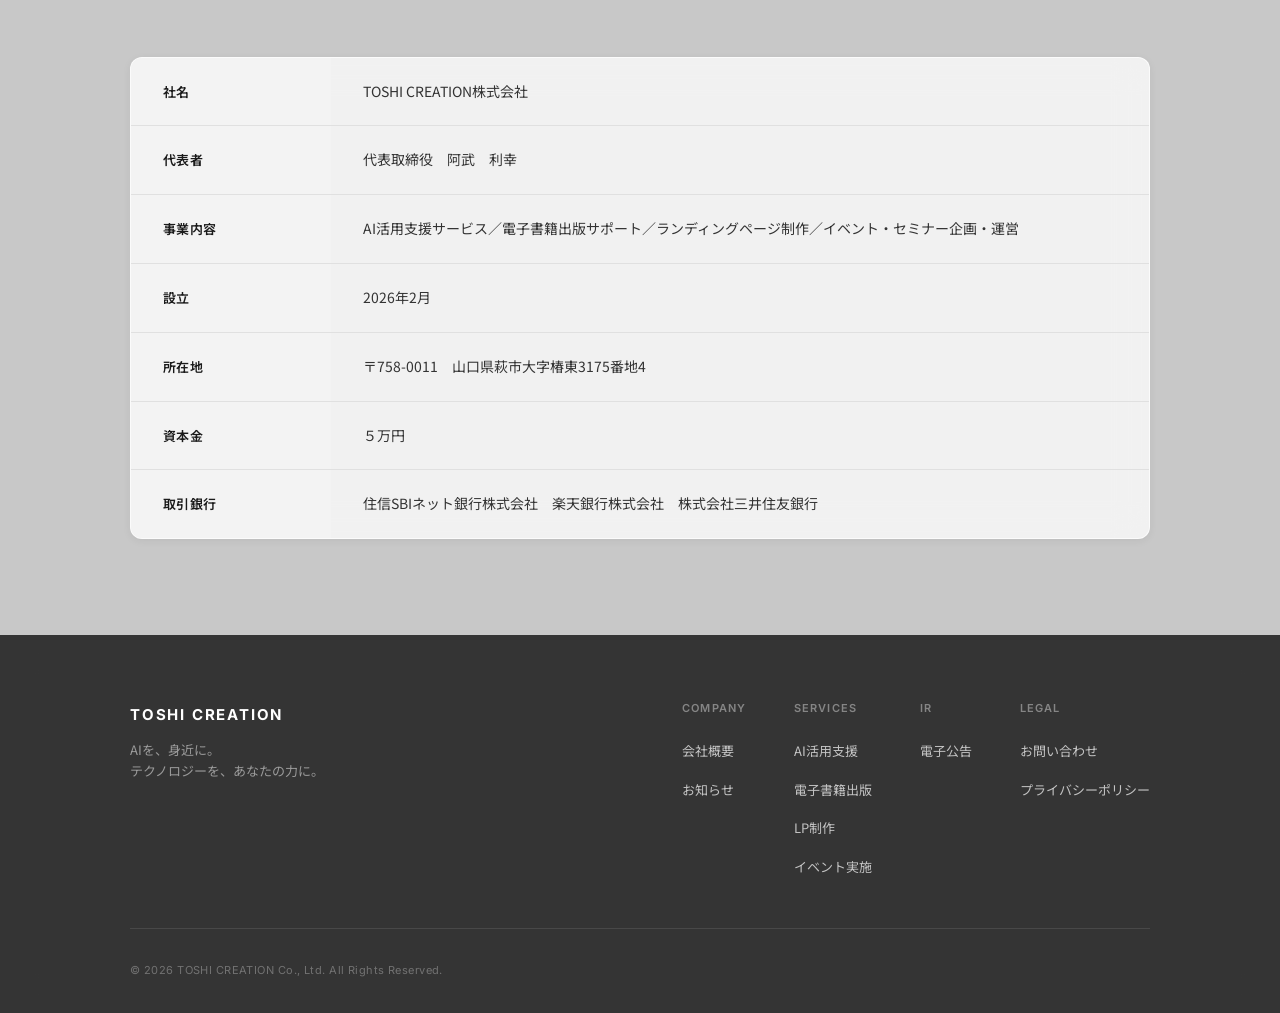
==== commit 8bfc595c: "Add files via upload" ====
--- a/about.html
+++ b/about.html
@@ -5,6 +5,7 @@
   <meta name="viewport" content="width=device-width, initial-scale=1.0">
   <title>会社概要 | TOSHI CREATION株式会社</title>
   <meta name="description" content="TOSHI CREATION株式会社の会社概要、代表メッセージ、経営理念をご紹介します。">
+  <meta name="format-detection" content="address=no, telephone=no, email=no">
   <link rel="stylesheet" href="style.css">
   <link rel="preconnect" href="https://fonts.googleapis.com">
   <link rel="preconnect" href="https://fonts.gstatic.com" crossorigin>
@@ -60,18 +61,18 @@
           <span class="section-label">Philosophy</span>
           <h2 class="section-title">経営理念</h2>
         </div>
-        <div style="display: grid; grid-template-columns: repeat(3, 1fr); gap: 24px;">
-          <div class="card" style="text-align: center;">
-            <h3 style="font-size: 17px; font-weight: 700; color: var(--color-black); margin-bottom: 12px;">やさしくつなぐ</h3>
-            <p style="font-size: 13px; color: var(--color-mid); line-height: 1.8;">テクノロジーと人の間にある壁を取り除き、誰もが安心して活用できる環境をつくります。</p>
+        <div class="philosophy-box">
+          <div class="philosophy-item">
+            <h3 class="philosophy-card-title">やさしくつなぐ</h3>
+            <p class="philosophy-card-desc">テクノロジーと人の間にある壁を取り除き、誰もが安心して活用できる環境をつくります。</p>
           </div>
-          <div class="card" style="text-align: center;">
-            <h3 style="font-size: 17px; font-weight: 700; color: var(--color-black); margin-bottom: 12px;">一緒に考える</h3>
-            <p style="font-size: 13px; color: var(--color-mid); line-height: 1.8;">正解を押しつけるのではなく、お客様の目的や状況に寄り添いながら、最適な方法を共に探ります。</p>
+          <div class="philosophy-item">
+            <h3 class="philosophy-card-title">一緒に考える</h3>
+            <p class="philosophy-card-desc">正解を押しつけるのではなく、お客様の目的や状況に寄り添いながら、最適な方法を共に探ります。</p>
           </div>
-          <div class="card" style="text-align: center;">
-            <h3 style="font-size: 17px; font-weight: 700; color: var(--color-black); margin-bottom: 12px;">前に進む力を</h3>
-            <p style="font-size: 13px; color: var(--color-mid); line-height: 1.8;">知識やスキルを提供するだけでなく、自走できる力を育て、長期的な成長をサポートします。</p>
+          <div class="philosophy-item">
+            <h3 class="philosophy-card-title">前に進む力を</h3>
+            <p class="philosophy-card-desc">知識やスキルを提供するだけでなく、自走できる力を育て、長期的な成長をサポートします。</p>
           </div>
         </div>
       </div>
@@ -171,7 +172,18 @@
   <script>
     const hamburger = document.getElementById('hamburger');
     const siteNav = document.getElementById('siteNav');
-    hamburger.addEventListener('click', () => { siteNav.classList.toggle('is-open'); });
+    hamburger.addEventListener('click', (e) => {
+      e.stopPropagation();
+      siteNav.classList.toggle('is-open');
+    });
+    siteNav.querySelectorAll('a').forEach(link => {
+      link.addEventListener('click', () => { siteNav.classList.remove('is-open'); });
+    });
+    document.addEventListener('click', (e) => {
+      if (!siteNav.contains(e.target) && !hamburger.contains(e.target)) {
+        siteNav.classList.remove('is-open');
+      }
+    });
     window.addEventListener('scroll', () => {
       document.querySelector('.site-header').style.boxShadow = window.scrollY > 20 ? '0 2px 16px rgba(0,0,0,0.08)' : 'none';
     });
--- a/style.css
+++ b/style.css
@@ -1309,6 +1309,121 @@
 
 
 /* ===========================
+   ご依頼の流れ
+   =========================== */
+
+.flow-grid {
+  display: grid;
+  grid-template-columns: repeat(4, 1fr);
+  gap: 4px;
+  position: relative;
+}
+
+.flow-connector {
+  position: absolute;
+  top: 36px;
+  left: 12.5%;
+  right: 12.5%;
+  height: 1px;
+  background: var(--color-border);
+  z-index: 0;
+}
+
+.flow-item {
+  background: rgba(255, 255, 255, 0.75);
+  backdrop-filter: blur(16px);
+  -webkit-backdrop-filter: blur(16px);
+  border: 1px solid rgba(255, 255, 255, 0.7);
+  border-radius: var(--radius-md);
+  padding: 36px 24px;
+  text-align: center;
+  position: relative;
+  z-index: 1;
+  box-shadow: var(--shadow-sm);
+  transition: box-shadow var(--transition), transform var(--transition);
+  display: flex;
+  flex-direction: column;
+  align-items: center;
+}
+
+.flow-item:hover {
+  box-shadow: var(--shadow-md);
+  transform: translateY(-2px);
+}
+
+.flow-num {
+  width: 52px;
+  height: 52px;
+  background: var(--color-black);
+  border-radius: 50%;
+  display: flex;
+  align-items: center;
+  justify-content: center;
+  color: #fff;
+  font-family: var(--font-en);
+  font-weight: 700;
+  font-size: 16px;
+  margin-bottom: 20px;
+  flex-shrink: 0;
+}
+
+.flow-item-body {
+  flex: 1;
+}
+
+.flow-title {
+  font-size: 15px;
+  font-weight: 700;
+  color: var(--color-black);
+  margin-bottom: 8px;
+}
+
+.flow-desc {
+  font-size: 12px;
+  color: var(--color-mid);
+  line-height: 1.7;
+}
+
+/* ===========================
+   経営理念ボックス
+   =========================== */
+
+.philosophy-box {
+  display: grid;
+  grid-template-columns: repeat(3, 1fr);
+  background: rgba(255, 255, 255, 0.75);
+  backdrop-filter: blur(16px);
+  -webkit-backdrop-filter: blur(16px);
+  border: 1px solid rgba(255, 255, 255, 0.7);
+  border-radius: var(--radius-md);
+  box-shadow: var(--shadow-sm);
+  overflow: hidden;
+}
+
+.philosophy-item {
+  padding: 40px 36px;
+  text-align: center;
+  border-right: 1px solid var(--color-border);
+}
+
+.philosophy-item:last-child {
+  border-right: none;
+}
+
+.philosophy-card-title {
+  font-size: 17px;
+  font-weight: 700;
+  color: var(--color-black);
+  margin-bottom: 12px;
+}
+
+.philosophy-card-desc {
+  font-size: 13px;
+  color: var(--color-mid);
+  line-height: 1.8;
+}
+
+/* ===========================
    レスポンシブ
    =========================== */
 
@@ -1323,21 +1438,23 @@
     padding: 64px 0;
   }
 
+  /* ハンバーガー：超コンパクトドロップダウン */
   .site-nav {
     display: none;
     position: fixed;
     top: 68px;
     left: 0;
     right: 0;
-    bottom: 0;
-    background: rgba(245, 245, 243, 0.94);
-    backdrop-filter: blur(28px);
-    -webkit-backdrop-filter: blur(28px);
+    background: rgba(250, 250, 248, 0.97);
+    backdrop-filter: blur(20px);
+    -webkit-backdrop-filter: blur(20px);
     flex-direction: column;
-    align-items: center;
-    justify-content: center;
-    gap: 40px;
+    align-items: stretch;
+    justify-content: flex-start;
+    gap: 0;
     z-index: 99;
+    border-bottom: 1px solid rgba(0, 0, 0, 0.06);
+    box-shadow: 0 4px 16px rgba(0, 0, 0, 0.05);
   }
 
   .site-nav.is-open {
@@ -1345,11 +1462,121 @@
   }
 
   .site-nav a {
-    font-size: 18px;
+    font-size: 12px;
+    padding: 12px 20px;
+    color: var(--color-mid);
+    letter-spacing: 0.06em;
+    border-bottom: 1px solid rgba(0, 0, 0, 0.04);
+    font-weight: 400;
+  }
+
+  .site-nav a:last-child {
+    border-bottom: none;
+  }
+
+  .site-nav a:hover {
+    color: var(--color-black);
+    background: rgba(0, 0, 0, 0.02);
+    opacity: 1;
+  }
+
+  /* コンタクトボタンはドロップダウン内では通常リンクとして表示 */
+  .site-nav .nav-contact-btn {
+    background: transparent !important;
+    color: var(--color-mid) !important;
+    padding: 12px 20px !important;
+    border-radius: 0 !important;
+    font-size: 12px !important;
+    font-weight: 400 !important;
   }
 
   .hamburger {
     display: flex;
+  }
+
+  /* ご依頼の流れ：スマホは1ボックス縦並び・線区切り */
+  .flow-grid {
+    display: block;
+    background: rgba(255, 255, 255, 0.75);
+    backdrop-filter: blur(16px);
+    -webkit-backdrop-filter: blur(16px);
+    border: 1px solid rgba(255, 255, 255, 0.7);
+    border-radius: var(--radius-md);
+    box-shadow: var(--shadow-sm);
+    overflow: hidden;
+  }
+
+  .flow-connector {
+    display: none;
+  }
+
+  .flow-item {
+    background: transparent;
+    backdrop-filter: none;
+    -webkit-backdrop-filter: none;
+    border: none;
+    border-radius: 0;
+    border-bottom: 1px solid var(--color-border);
+    box-shadow: none;
+    padding: 22px 24px;
+    flex-direction: row;
+    align-items: center;
+    gap: 18px;
+    text-align: left;
+  }
+
+  .flow-item:hover {
+    box-shadow: none;
+    transform: none;
+    background: rgba(0, 0, 0, 0.01);
+  }
+
+  .flow-item:last-child {
+    border-bottom: none;
+  }
+
+  .flow-num {
+    width: 40px;
+    height: 40px;
+    font-size: 13px;
+    margin-bottom: 0;
+    flex-shrink: 0;
+  }
+
+  .flow-title {
+    font-size: 16px;
+    margin-bottom: 4px;
+  }
+
+  .flow-desc {
+    font-size: 12px;
+    line-height: 1.7;
+  }
+
+  /* 経営理念：スマホは縦並び・線区切り */
+  .philosophy-box {
+    grid-template-columns: 1fr;
+  }
+
+  .philosophy-item {
+    padding: 26px 24px;
+    text-align: left;
+    border-right: none;
+    border-bottom: 1px solid var(--color-border);
+  }
+
+  .philosophy-item:last-child {
+    border-bottom: none;
+  }
+
+  .philosophy-card-title {
+    font-size: 16px;
+    margin-bottom: 8px;
+  }
+
+  .philosophy-card-desc {
+    font-size: 13px;
+    line-height: 1.8;
   }
 
   .hero-inner {
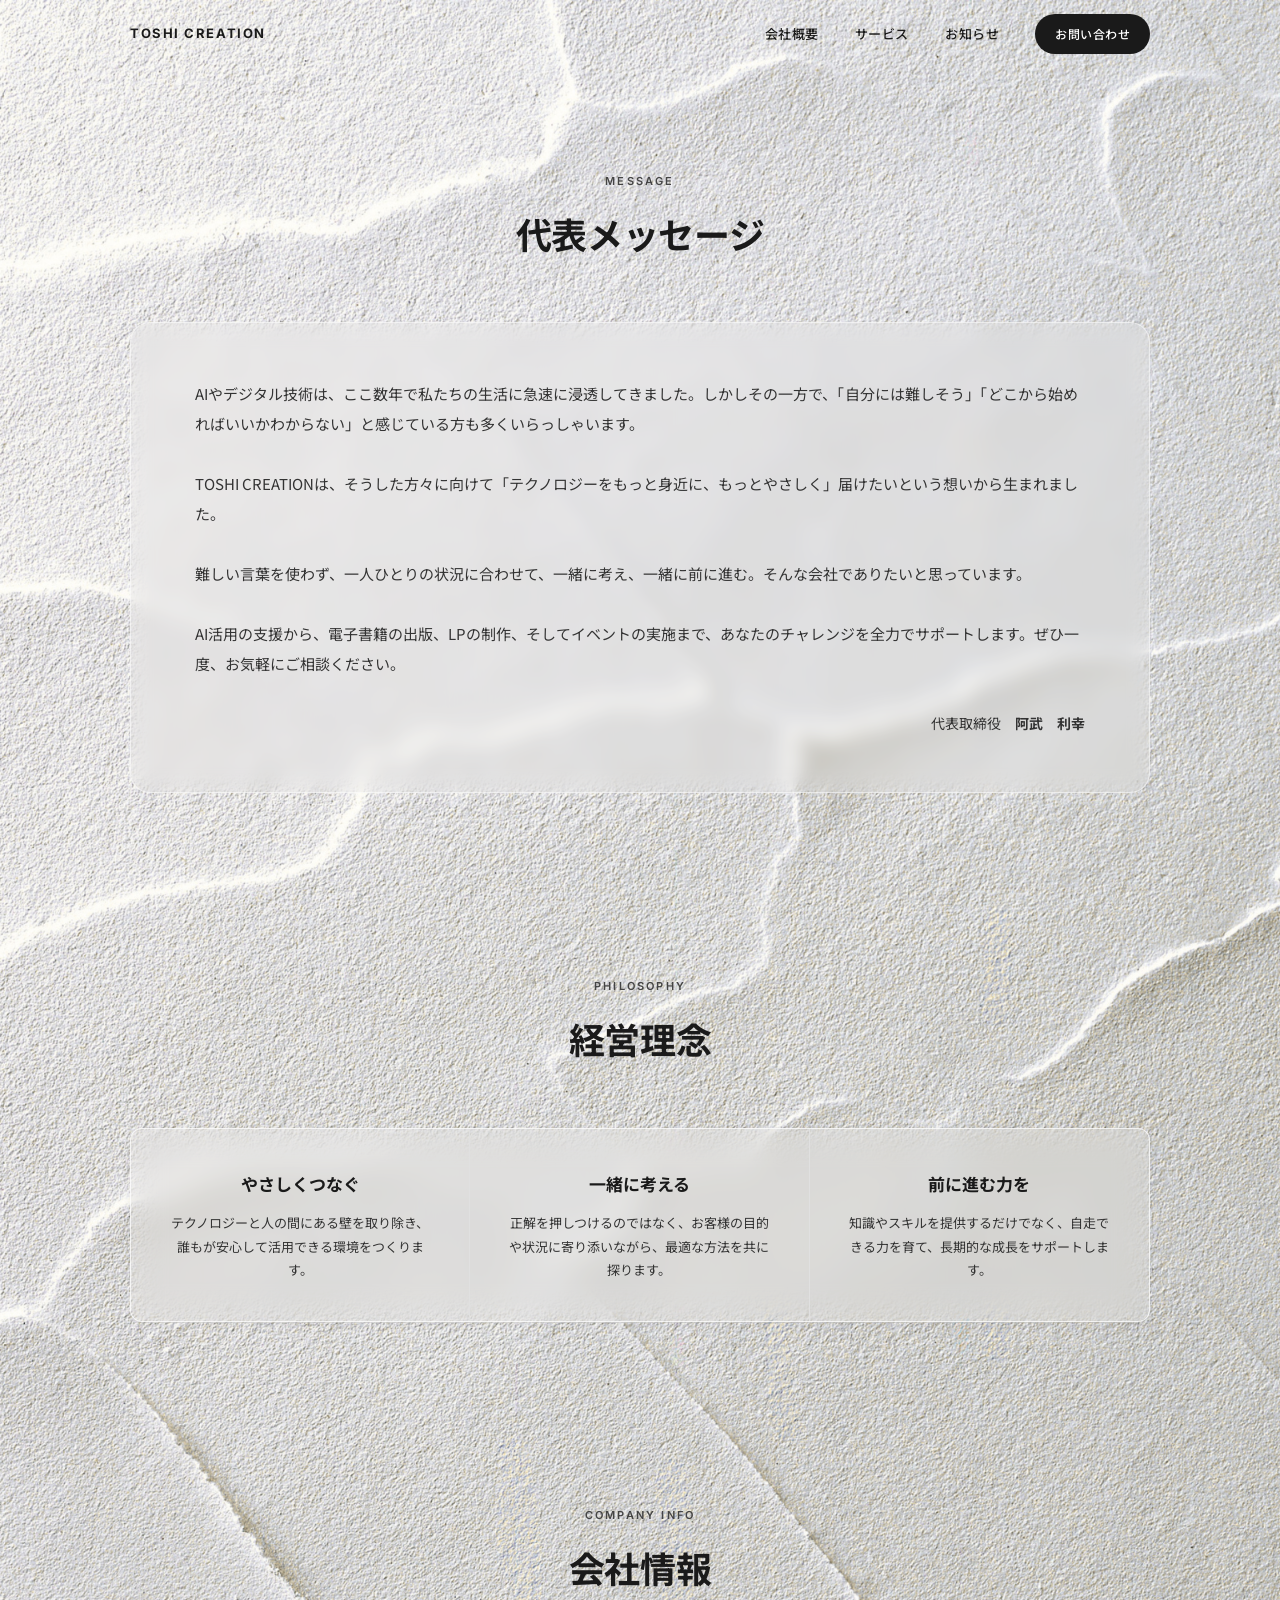
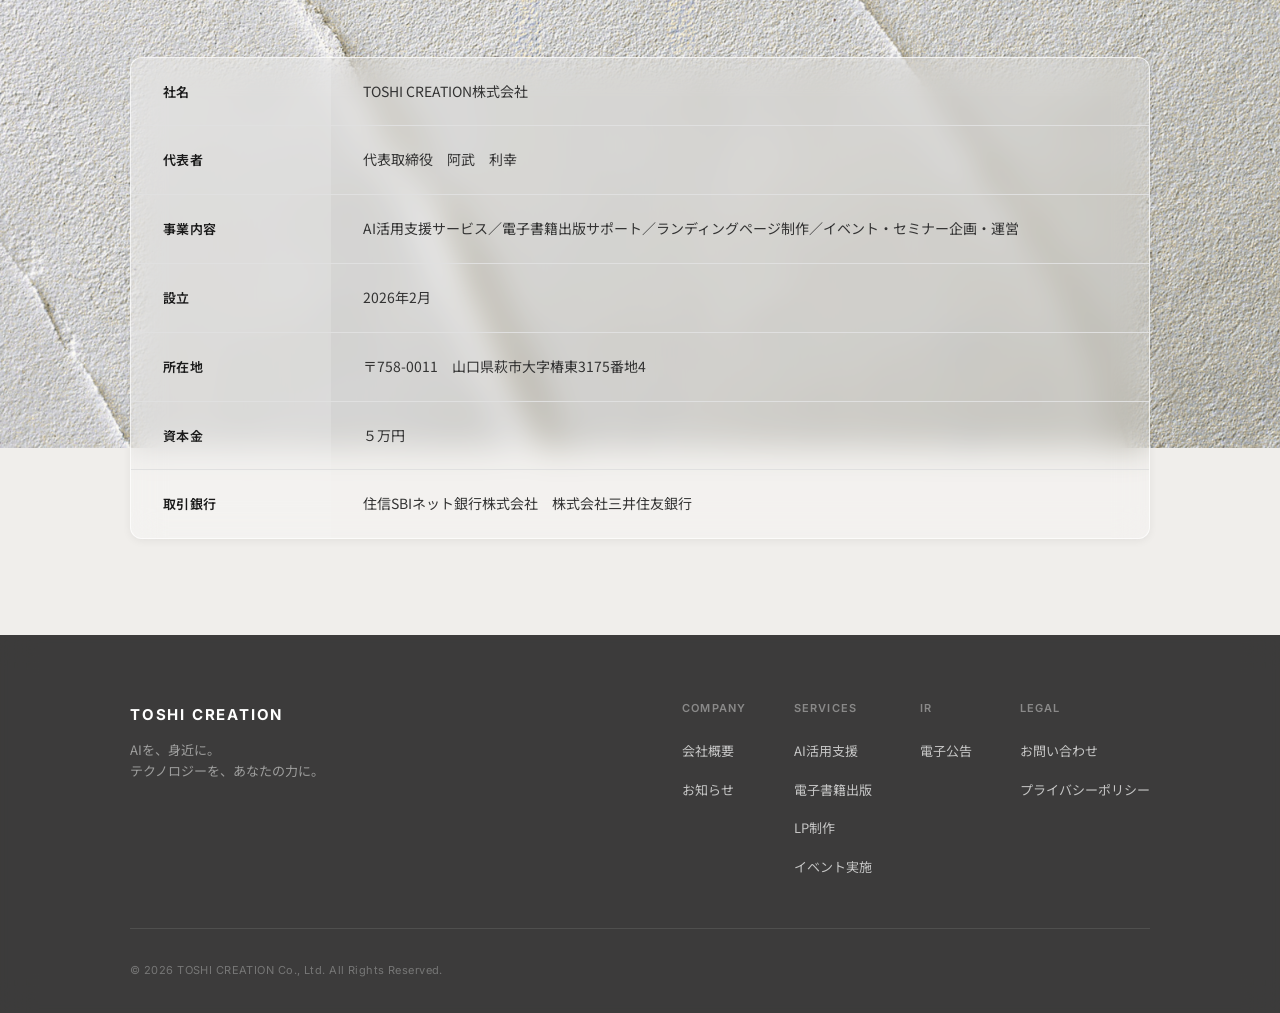
==== commit e8c489c2: "Add files via upload" ====
--- a/about.html
+++ b/about.html
@@ -113,7 +113,7 @@
             </tr>
             <tr>
               <th>取引銀行</th>
-              <td>住信SBIネット銀行株式会社　楽天銀行株式会社　株式会社三井住友銀行</td>
+              <td>住信SBIネット銀行株式会社　株式会社三井住友銀行</td>
             </tr>
           </table>
         </div>
--- a/style.css
+++ b/style.css
@@ -38,12 +38,10 @@
 
 body {
   font-family: var(--font-ja);
-  background-color: #c8c8c8;
-  background-image:
-    linear-gradient(rgba(255, 255, 255, 0.76), rgba(255, 255, 255, 0.76)),
-    url("images/glass-bg.png");
+  background-color: #f0eeeb;
+  background-image: url("images/sikkuikabe.png");
   background-size: cover;
-  background-position: center;
+  background-position: center top;
   background-attachment: fixed;
   background-repeat: no-repeat;
   color: var(--color-dark);
@@ -150,7 +148,7 @@
 
 .logo-text-ja {
   font-size: 10px;
-  color: var(--color-mid);
+  color: var(--color-black);
   letter-spacing: 0.06em;
 }
 
@@ -163,15 +161,20 @@
 .site-nav a {
   font-size: 13px;
   font-weight: 500;
-  color: var(--color-mid);
+  color: var(--color-black);
   letter-spacing: 0.04em;
   transition: color var(--transition);
 }
 
-.site-nav a:hover,
 .site-nav a.active {
   color: var(--color-black);
   opacity: 1;
+}
+@media (hover: hover) {
+  .site-nav a:hover {
+    color: var(--color-black);
+    opacity: 1;
+  }
 }
 
 .nav-contact-btn {
@@ -185,9 +188,11 @@
   transition: background var(--transition) !important;
 }
 
-.nav-contact-btn:hover {
-  background: var(--color-accent-light) !important;
-  opacity: 1 !important;
+@media (hover: hover) {
+  .nav-contact-btn:hover {
+    background: var(--color-accent-light) !important;
+    opacity: 1 !important;
+  }
 }
 
 /* ハンバーガーメニュー */
@@ -333,7 +338,7 @@
   font-weight: 600;
   letter-spacing: 0.2em;
   text-transform: uppercase;
-  color: var(--color-light);
+  color: #444444;
   margin-bottom: 16px;
 }
 
@@ -348,7 +353,7 @@
 .section-desc {
   margin-top: 16px;
   font-size: 15px;
-  color: var(--color-mid);
+  color: var(--color-dark);
   line-height: 1.9;
   max-width: 560px;
   margin-left: auto;
@@ -410,7 +415,7 @@
 
 /* カード */
 .card {
-  background: rgba(255, 255, 255, 0.75);
+  background: rgba(255, 255, 255, 0.2);
   backdrop-filter: blur(16px);
   -webkit-backdrop-filter: blur(16px);
   border: 1px solid rgba(255,255,255,0.7);
@@ -438,7 +443,7 @@
   font-weight: 600;
   letter-spacing: 0.2em;
   text-transform: uppercase;
-  color: var(--color-light);
+  color: #444444;
   display: block;
   margin-bottom: 16px;
 }
@@ -454,7 +459,7 @@
 .page-hero-desc {
   margin-top: 16px;
   font-size: 15px;
-  color: var(--color-mid);
+  color: var(--color-dark);
   line-height: 1.9;
 }
 
@@ -522,7 +527,7 @@
   font-weight: 600;
   letter-spacing: 0.2em;
   text-transform: uppercase;
-  color: var(--color-light);
+  color: #444444;
   display: flex;
   align-items: center;
   justify-content: center;
@@ -535,7 +540,7 @@
   display: block;
   width: 32px;
   height: 1px;
-  background: var(--color-light);
+  background: #444444;
 }
 
 .hero-title {
@@ -637,7 +642,7 @@
 }
 
 .service-card {
-  background: rgba(255, 255, 255, 0.48);
+  background: rgba(255, 255, 255, 0.2);
   backdrop-filter: blur(12px);
   -webkit-backdrop-filter: blur(12px);
   border: 1px solid rgba(255,255,255,0.55);
@@ -693,7 +698,7 @@
 
 .service-card-desc {
   font-size: 14px;
-  color: var(--color-mid);
+  color: var(--color-dark);
   line-height: 1.8;
 }
 
@@ -713,7 +718,7 @@
   border: 1px solid rgba(255,255,255,0.7);
   border-radius: var(--radius-md);
   overflow: hidden;
-  background: rgba(255, 255, 255, 0.72);
+  background: rgba(255, 255, 255, 0.2);
   backdrop-filter: blur(16px);
   -webkit-backdrop-filter: blur(16px);
   box-shadow: 0 2px 20px rgba(0,0,0,0.06);
@@ -733,13 +738,13 @@
 }
 
 .news-item:hover {
-  background: rgba(244,244,244,0.7);
+  background: rgba(244,244,244,0.2);
 }
 
 .news-date {
   font-family: var(--font-en);
   font-size: 13px;
-  color: var(--color-light);
+  color: #444444;
   letter-spacing: 0.06em;
   white-space: nowrap;
   flex-shrink: 0;
@@ -748,7 +753,7 @@
 .news-tag {
   font-size: 10px;
   font-weight: 600;
-  color: var(--color-mid);
+  color: var(--color-dark);
   border: 1px solid var(--color-border);
   border-radius: 4px;
   padding: 2px 8px;
@@ -779,7 +784,7 @@
 }
 
 .contact-cta .section-label {
-  color: var(--color-light);
+  color: #444444;
 }
 
 .contact-cta .section-title {
@@ -787,7 +792,7 @@
 }
 
 .contact-cta .section-desc {
-  color: var(--color-mid);
+  color: var(--color-dark);
 }
 
 .cta-actions {
@@ -810,11 +815,302 @@
 }
 
 /* ===========================
+   カルーセルセクション（TOP）
+   =========================== */
+
+.carousel-section {
+  padding: 0 40px 96px;
+}
+
+/* ——— カルーセル外枠 ——— */
+.carousel {
+  max-width: var(--max-width);
+  margin: 0 auto;
+  position: relative;
+  border-radius: var(--radius-lg);
+  overflow: hidden;
+  box-shadow: 0 4px 40px rgba(0,0,0,0.12), 0 1px 6px rgba(0,0,0,0.06);
+}
+
+/* ——— スライドコンテナ ——— */
+.carousel-inner {
+  position: relative;
+  height: 400px;
+}
+
+/* ——— 各スライド共通 ——— */
+.carousel-slide {
+  position: absolute;
+  inset: 0;
+  opacity: 0;
+  pointer-events: none;
+  transition: opacity 0.95s cubic-bezier(0.4, 0, 0.2, 1);
+}
+
+.carousel-slide.is-active {
+  opacity: 1;
+  pointer-events: auto;
+}
+
+/* ——— 背景レイヤー ——— */
+.slide-bg {
+  position: absolute;
+  inset: 0;
+  overflow: hidden;
+}
+
+/* ——— Slide 1: AI寺子屋（ライト） ——— */
+.slide--dark {
+  background: linear-gradient(145deg, #f5f5f5 0%, #ebebeb 100%);
+}
+
+.slide--dark .slide-bg-grid {
+  display: none;
+}
+
+.slide--dark .slide-bg-glow {
+  position: absolute;
+  inset: 0;
+  background: radial-gradient(ellipse 58% 72% at 72% 52%, rgba(255,255,255,0.98) 0%, rgba(242,242,242,0.55) 52%, transparent 78%);
+  animation: orbDrift 14s ease-in-out infinite alternate;
+}
+
+/* ——— Slide 2: 余白プロジェクト（ライト） ——— */
+.slide--light {
+  background: linear-gradient(145deg, #f5f5f5 0%, #ebebeb 100%);
+}
+
+.slide--light .slide-bg-orb {
+  position: absolute;
+  inset: 0;
+  background: radial-gradient(ellipse 58% 72% at 26% 52%, rgba(255,255,255,0.98) 0%, rgba(242,242,242,0.55) 52%, transparent 78%);
+  animation: orbDrift 14s ease-in-out infinite alternate;
+}
+
+/* ——— Slide 3: 自分プロンプト（ライト） ——— */
+.slide--future {
+  background: linear-gradient(145deg, #f5f5f5 0%, #ebebeb 100%);
+}
+
+.slide--future .slide-bg-grid--fine {
+  display: none;
+}
+
+/* 浮遊する文字 */
+.slide-bg-chars {
+  position: absolute;
+  inset: 0;
+  pointer-events: none;
+  user-select: none;
+}
+
+.slide-bg-chars .char {
+  position: absolute;
+  font-family: var(--font-ja);
+  color: rgba(0,0,0,0.048);
+  font-weight: 600;
+  letter-spacing: 0.04em;
+  animation: charFloat 7s ease-in-out infinite;
+}
+
+.char-1 { top: 12%; left: 56%; font-size: 13px; animation-delay: 0s; }
+.char-2 { top: 40%; left: 76%; font-size: 11px; animation-delay: 1.2s; }
+.char-3 { top: 64%; left: 60%; font-size: 12px; animation-delay: 2.8s; }
+.char-4 { top: 22%; left: 84%; font-size: 10px; animation-delay: 1.8s; }
+.char-5 { top: 78%; left: 72%; font-size: 11px; animation-delay: 0.6s; }
+
+/* ——— スライドコンテンツ ——— */
+.slide-content {
+  position: relative;
+  z-index: 2;
+  height: 100%;
+  display: flex;
+  flex-direction: column;
+  justify-content: center;
+  padding: 0 72px;
+  max-width: 520px;
+}
+
+.slide-label {
+  font-family: var(--font-en);
+  font-size: 10px;
+  font-weight: 600;
+  letter-spacing: 0.26em;
+  text-transform: uppercase;
+  color: rgba(255,255,255,0.36);
+  display: block;
+  margin-bottom: 18px;
+}
+
+.slide-label--dark {
+  color: rgba(0,0,0,0.32);
+}
+
+.slide-title {
+  font-size: clamp(22px, 2.8vw, 30px);
+  font-weight: 700;
+  color: rgba(255,255,255,0.90);
+  letter-spacing: -0.03em;
+  line-height: 1.26;
+  margin-bottom: 14px;
+}
+
+.slide-title--dark {
+  color: var(--color-black);
+}
+
+.slide-desc {
+  font-size: 13px;
+  color: rgba(255,255,255,0.48);
+  line-height: 2.0;
+  font-weight: 400;
+  margin-bottom: 28px;
+}
+
+.slide-desc--dark {
+  color: rgba(0,0,0,0.44);
+}
+
+.slide-btn {
+  display: inline-flex;
+  align-items: center;
+  gap: 6px;
+  font-family: var(--font-ja);
+  font-size: 11px;
+  font-weight: 500;
+  letter-spacing: 0.10em;
+  padding: 9px 20px;
+  border-radius: 100px;
+  align-self: flex-start;
+  transition: all 0.3s ease;
+}
+
+.slide-btn--light {
+  color: rgba(255,255,255,0.78);
+  border: 1px solid rgba(255,255,255,0.26);
+}
+
+.slide-btn--light:hover {
+  color: #fff;
+  border-color: rgba(255,255,255,0.60);
+  background: rgba(255,255,255,0.08);
+  opacity: 1;
+}
+
+.slide-btn--dark {
+  color: rgba(0,0,0,0.58);
+  border: 1px solid rgba(0,0,0,0.18);
+}
+
+.slide-btn--dark:hover {
+  color: var(--color-black);
+  border-color: rgba(0,0,0,0.42);
+  background: rgba(0,0,0,0.04);
+  opacity: 1;
+}
+
+/* ドラッグ可能カーソル */
+.carousel-inner {
+  cursor: grab;
+}
+
+/* ——— 矢印ナビ ——— */
+.carousel-arrow {
+  position: absolute;
+  top: 50%;
+  transform: translateY(-50%);
+  z-index: 10;
+  width: 42px;
+  height: 42px;
+  border-radius: 50%;
+  background: rgba(12, 12, 12, 0.26);
+  backdrop-filter: blur(10px);
+  -webkit-backdrop-filter: blur(10px);
+  border: 1px solid rgba(255,255,255,0.14);
+  color: rgba(255,255,255,0.80);
+  cursor: pointer;
+  display: flex;
+  align-items: center;
+  justify-content: center;
+  transition: background 0.3s ease, color 0.3s ease;
+}
+
+.carousel-arrow:hover {
+  background: rgba(12, 12, 12, 0.52);
+  color: #fff;
+}
+
+.carousel-arrow--prev { left: 20px; }
+.carousel-arrow--next { right: 20px; }
+
+/* ——— ドットナビ ——— */
+.carousel-dots {
+  position: absolute;
+  bottom: 20px;
+  left: 50%;
+  transform: translateX(-50%);
+  z-index: 10;
+  display: flex;
+  gap: 7px;
+  align-items: center;
+  background: rgba(8, 8, 8, 0.24);
+  backdrop-filter: blur(10px);
+  -webkit-backdrop-filter: blur(10px);
+  border-radius: 20px;
+  padding: 8px 16px;
+  border: 1px solid rgba(255,255,255,0.11);
+}
+
+.carousel-dot {
+  width: 6px;
+  height: 6px;
+  border-radius: 50%;
+  background: rgba(255,255,255,0.36);
+  border: none;
+  cursor: pointer;
+  padding: 0;
+  transition: all 0.42s cubic-bezier(0.4, 0, 0.2, 1);
+}
+
+.carousel-dot.is-active {
+  width: 20px;
+  border-radius: 3px;
+  background: rgba(255,255,255,0.88);
+}
+
+/* ——— アニメーション ——— */
+
+@keyframes gridDrift {
+  0%   { transform: translate(0, 0); }
+  100% { transform: translate(52px, 52px); }
+}
+
+@keyframes gridDriftRev {
+  0%   { transform: translate(0, 0); }
+  100% { transform: translate(-36px, -36px); }
+}
+
+@keyframes glowPulse {
+  0%   { opacity: 0.55; transform: scale(1); }
+  100% { opacity: 1.00; transform: scale(1.06); }
+}
+
+@keyframes orbDrift {
+  0%   { transform: translate(0, 0)    scale(1); }
+  100% { transform: translate(28px, -14px) scale(1.04); }
+}
+
+@keyframes charFloat {
+  0%, 100% { opacity: 0.04; transform: translateY(0px); }
+  50%       { opacity: 0.08; transform: translateY(-9px); }
+}
+
+/* ===========================
    会社概要ページ
    =========================== */
 
 .about-table-wrap {
-  background: rgba(255, 255, 255, 0.75);
+  background: rgba(255, 255, 255, 0.2);
   backdrop-filter: blur(16px);
   -webkit-backdrop-filter: blur(16px);
   border: 1px solid rgba(255,255,255,0.7);
@@ -846,7 +1142,7 @@
   width: 200px;
   font-weight: 600;
   color: var(--color-black);
-  background: rgba(244,244,244,0.7);
+  background: rgba(244,244,244,0.2);
   font-size: 13px;
   letter-spacing: 0.02em;
 }
@@ -863,7 +1159,7 @@
 
 /* 代表メッセージ */
 .message-block {
-  background: rgba(244, 244, 244, 0.72);
+  background: rgba(244, 244, 244, 0.2);
   backdrop-filter: blur(10px);
   -webkit-backdrop-filter: blur(10px);
   border: 1px solid rgba(255,255,255,0.5);
@@ -888,7 +1184,7 @@
 .message-sign {
   margin-top: 32px;
   font-size: 14px;
-  color: var(--color-mid);
+  color: var(--color-dark);
   text-align: right;
 }
 
@@ -903,7 +1199,7 @@
 }
 
 .service-full-card {
-  background: rgba(255, 255, 255, 0.75);
+  background: rgba(255, 255, 255, 0.2);
   backdrop-filter: blur(16px);
   -webkit-backdrop-filter: blur(16px);
   border: 1px solid rgba(255,255,255,0.7);
@@ -953,14 +1249,14 @@
 .service-full-tag {
   font-size: 11px;
   font-family: var(--font-en);
-  color: var(--color-light);
+  color: #444444;
   letter-spacing: 0.1em;
   text-transform: uppercase;
 }
 
 .service-full-desc {
   font-size: 14px;
-  color: var(--color-mid);
+  color: var(--color-dark);
   line-height: 1.85;
   margin-bottom: 24px;
 }
@@ -999,7 +1295,7 @@
   border: 1px solid rgba(255,255,255,0.55);
   border-radius: var(--radius-md);
   overflow: hidden;
-  background: rgba(255, 255, 255, 0.72);
+  background: rgba(255, 255, 255, 0.2);
   backdrop-filter: blur(8px);
   -webkit-backdrop-filter: blur(8px);
   box-shadow: var(--shadow-sm);
@@ -1019,7 +1315,7 @@
 }
 
 .news-full-item:hover {
-  background: rgba(244,244,244,0.7);
+  background: rgba(244,244,244,0.2);
 }
 
 /* ===========================
@@ -1034,7 +1330,7 @@
 }
 
 .contact-option-card {
-  background: rgba(255, 255, 255, 0.75);
+  background: rgba(255, 255, 255, 0.2);
   backdrop-filter: blur(16px);
   -webkit-backdrop-filter: blur(16px);
   border: 1px solid rgba(255,255,255,0.7);
@@ -1054,20 +1350,14 @@
 
 /* LINE カード強調 */
 .contact-option-card--line {
-  background: rgba(255, 255, 255, 0.82);
+  background: rgba(255, 255, 255, 0.2);
   backdrop-filter: blur(20px);
   -webkit-backdrop-filter: blur(20px);
   border-color: rgba(6, 199, 85, 0.18);
 }
 
 .contact-option-card--line::before {
-  content: '';
-  position: absolute;
-  top: 0;
-  left: 0;
-  right: 0;
-  height: 2px;
-  background: linear-gradient(90deg, rgba(6,199,85,0.5), rgba(6,199,85,0.15));
+  content: none;
 }
 
 .contact-option-card--line:hover {
@@ -1141,14 +1431,14 @@
 
 .contact-option-desc {
   font-size: 13px;
-  color: var(--color-mid);
+  color: var(--color-dark);
   line-height: 1.7;
   margin-bottom: 24px;
 }
 
 /* お問い合わせフォーム */
 .contact-form-wrap {
-  background: rgba(255, 255, 255, 0.75);
+  background: rgba(255, 255, 255, 0.2);
   backdrop-filter: blur(16px);
   -webkit-backdrop-filter: blur(16px);
   border: 1px solid rgba(255,255,255,0.7);
@@ -1209,6 +1499,10 @@
   background: #fff;
 }
 
+.form-select.is-placeholder {
+  color: #999;
+}
+
 .form-textarea {
   resize: vertical;
   min-height: 160px;
@@ -1250,7 +1544,7 @@
    =========================== */
 
 .privacy-content {
-  background: rgba(255, 255, 255, 0.75);
+  background: rgba(255, 255, 255, 0.2);
   backdrop-filter: blur(16px);
   -webkit-backdrop-filter: blur(16px);
   border: 1px solid rgba(255,255,255,0.7);
@@ -1330,7 +1624,7 @@
 }
 
 .flow-item {
-  background: rgba(255, 255, 255, 0.75);
+  background: rgba(255, 255, 255, 0.2);
   backdrop-filter: blur(16px);
   -webkit-backdrop-filter: blur(16px);
   border: 1px solid rgba(255, 255, 255, 0.7);
@@ -1380,7 +1674,7 @@
 
 .flow-desc {
   font-size: 12px;
-  color: var(--color-mid);
+  color: var(--color-dark);
   line-height: 1.7;
 }
 
@@ -1391,7 +1685,7 @@
 .philosophy-box {
   display: grid;
   grid-template-columns: repeat(3, 1fr);
-  background: rgba(255, 255, 255, 0.75);
+  background: rgba(255, 255, 255, 0.2);
   backdrop-filter: blur(16px);
   -webkit-backdrop-filter: blur(16px);
   border: 1px solid rgba(255, 255, 255, 0.7);
@@ -1419,7 +1713,7 @@
 
 .philosophy-card-desc {
   font-size: 13px;
-  color: var(--color-mid);
+  color: var(--color-dark);
   line-height: 1.8;
 }
 
@@ -1474,10 +1768,12 @@
     border-bottom: none;
   }
 
-  .site-nav a:hover {
-    color: var(--color-black);
-    background: rgba(0, 0, 0, 0.02);
-    opacity: 1;
+  @media (hover: hover) {
+    .site-nav a:hover {
+      color: var(--color-black);
+      background: rgba(0, 0, 0, 0.02);
+      opacity: 1;
+    }
   }
 
   /* コンタクトボタンはドロップダウン内では通常リンクとして表示 */
@@ -1497,7 +1793,7 @@
   /* ご依頼の流れ：スマホは1ボックス縦並び・線区切り */
   .flow-grid {
     display: block;
-    background: rgba(255, 255, 255, 0.75);
+    background: rgba(255, 255, 255, 0.2);
     backdrop-filter: blur(16px);
     -webkit-backdrop-filter: blur(16px);
     border: 1px solid rgba(255, 255, 255, 0.7);
@@ -1579,6 +1875,60 @@
     line-height: 1.8;
   }
 
+  /* カルーセル：スマホ */
+  .carousel-section {
+    padding: 0 16px 64px;
+  }
+
+  .carousel-inner {
+    height: 260px;
+  }
+
+  .slide-content {
+    padding: 0 28px;
+    max-width: 100%;
+  }
+
+  .slide-label {
+    margin-bottom: 12px;
+  }
+
+  .slide-title {
+    font-size: 19px;
+    margin-bottom: 10px;
+  }
+
+  .slide-desc {
+    font-size: 12px;
+    margin-bottom: 18px;
+    line-height: 1.9;
+  }
+
+  .slide-btn {
+    font-size: 10px;
+    padding: 8px 16px;
+  }
+
+  .carousel-arrow {
+    width: 24px;
+    height: 24px;
+    background: rgba(12, 12, 12, 0.16);
+    border-color: rgba(255,255,255,0.10);
+  }
+
+  .carousel-arrow svg {
+    width: 10px;
+    height: 10px;
+  }
+
+  .carousel-arrow--prev { left: 8px; }
+  .carousel-arrow--next { right: 8px; }
+
+  /* スマホでは浮遊文字を非表示 */
+  .char-1, .char-2, .char-3, .char-4, .char-5 {
+    display: none;
+  }
+
   .hero-inner {
     padding: 80px 20px 60px;
   }
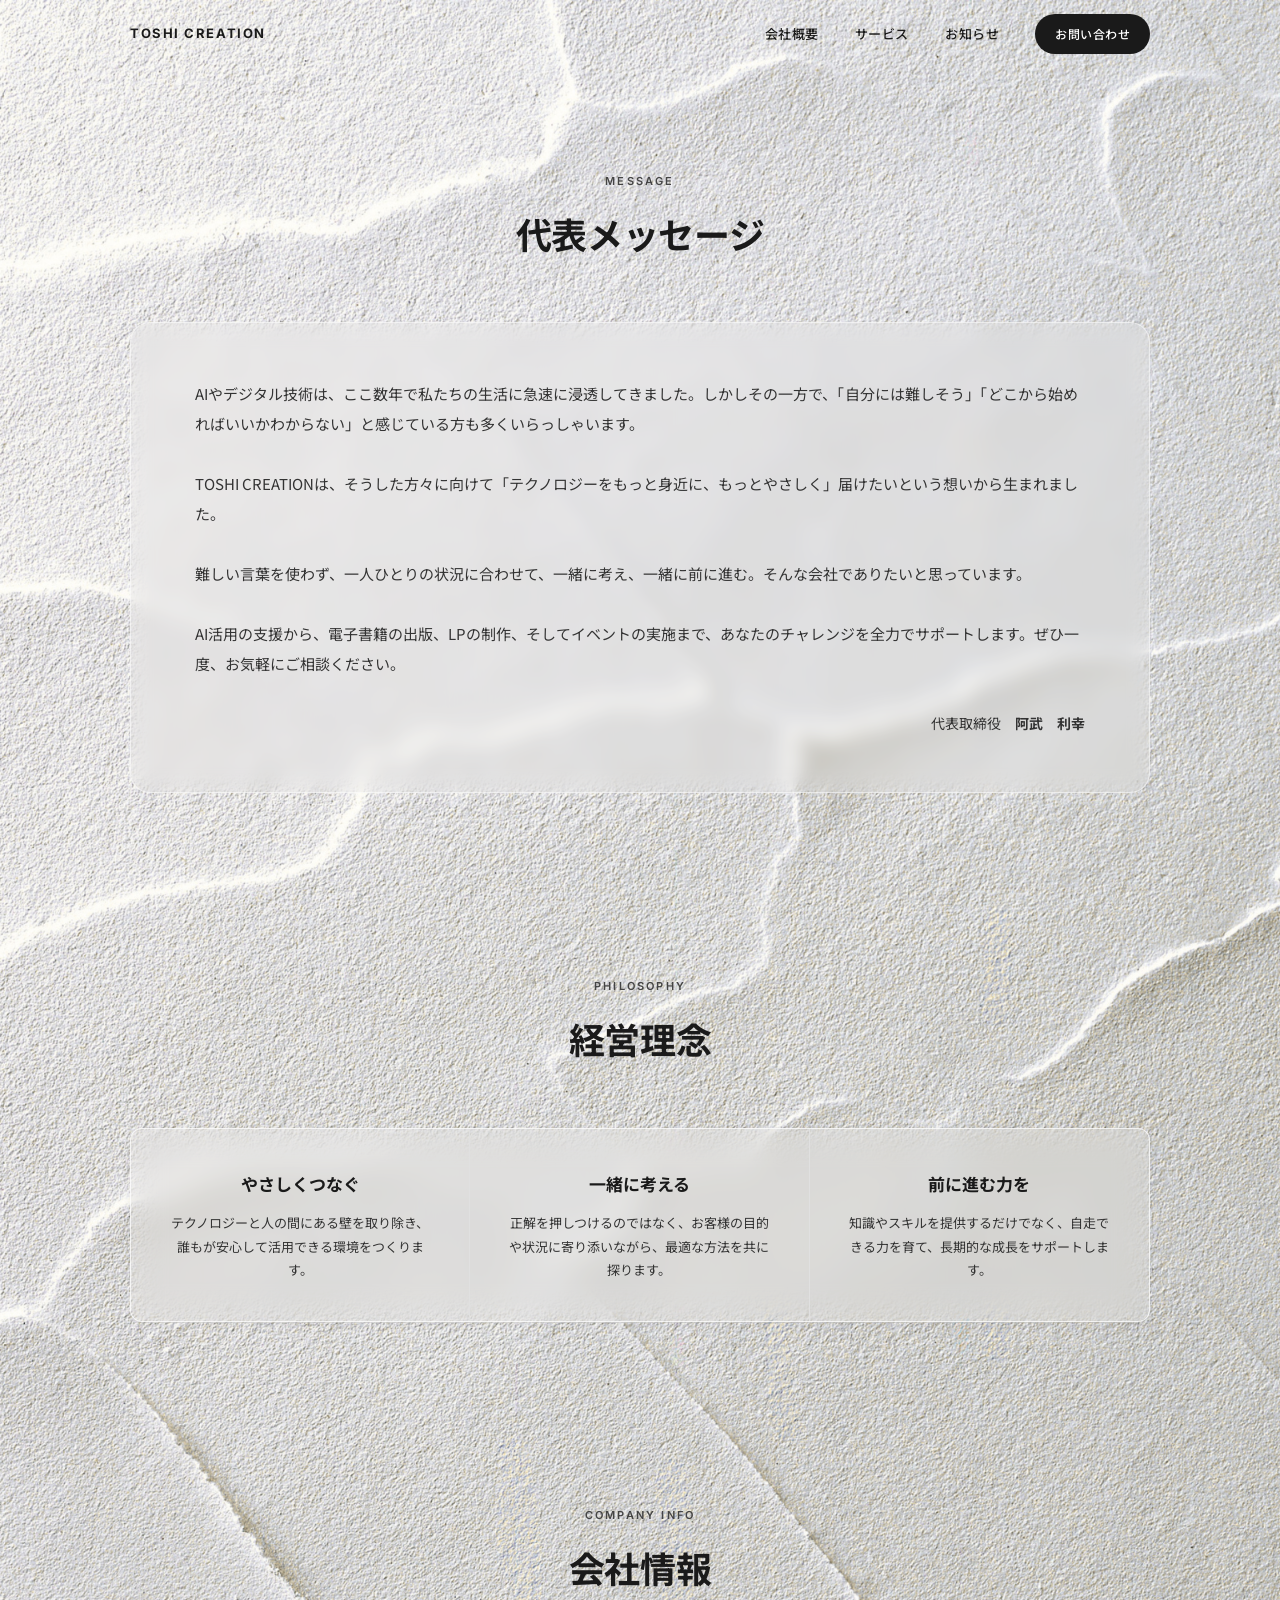
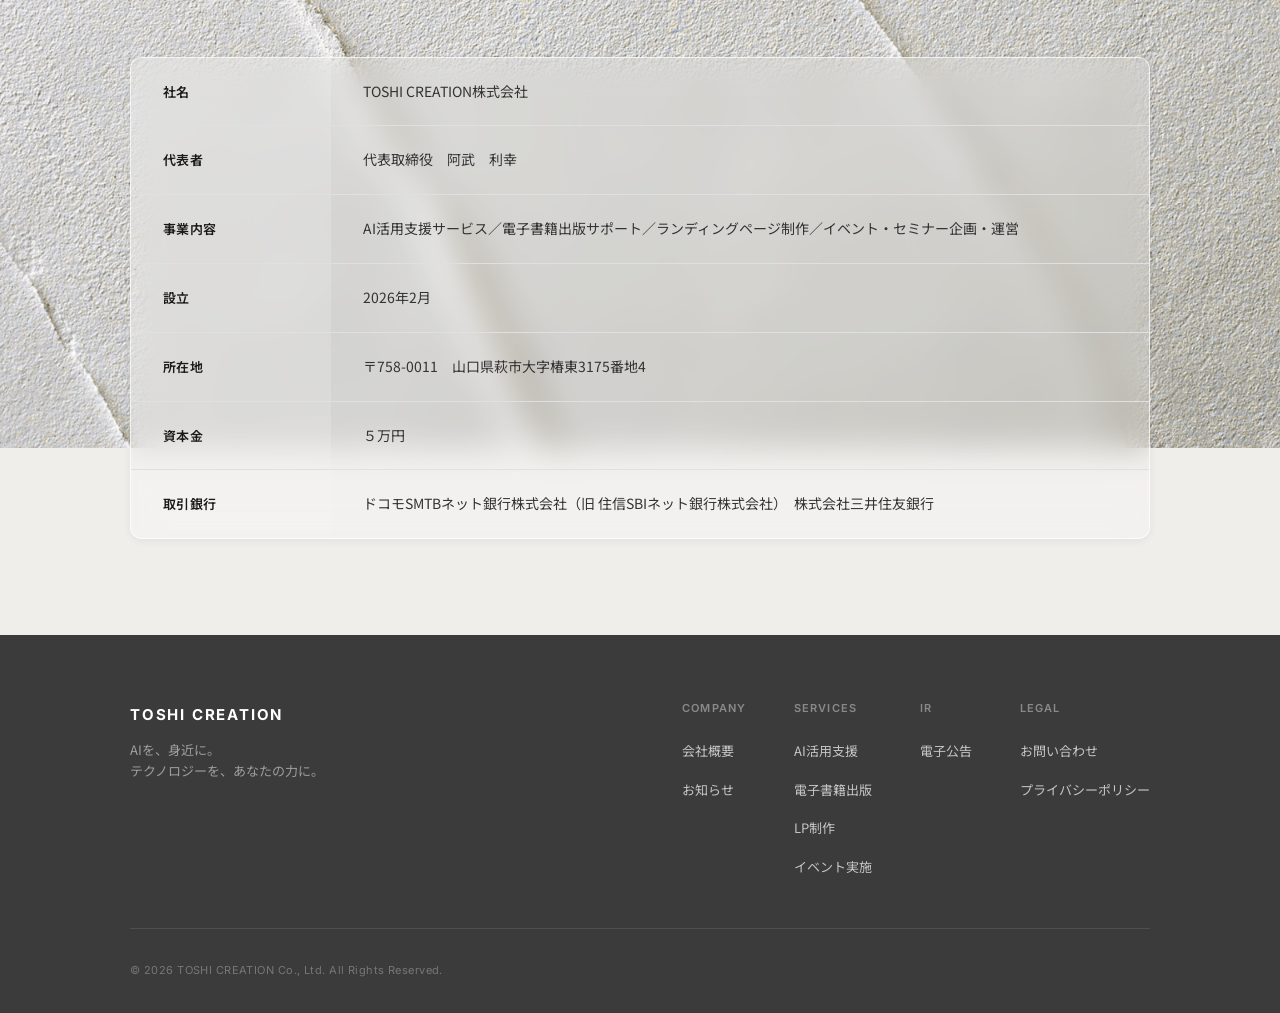
==== commit db2cc230: "Add files via upload" ====
--- a/about.html
+++ b/about.html
@@ -113,7 +113,7 @@
             </tr>
             <tr>
               <th>取引銀行</th>
-              <td>住信SBIネット銀行株式会社　株式会社三井住友銀行</td>
+              <td>ドコモSMTBネット銀行株式会社（旧 住信SBIネット銀行株式会社）　株式会社三井住友銀行</td>
             </tr>
           </table>
         </div>
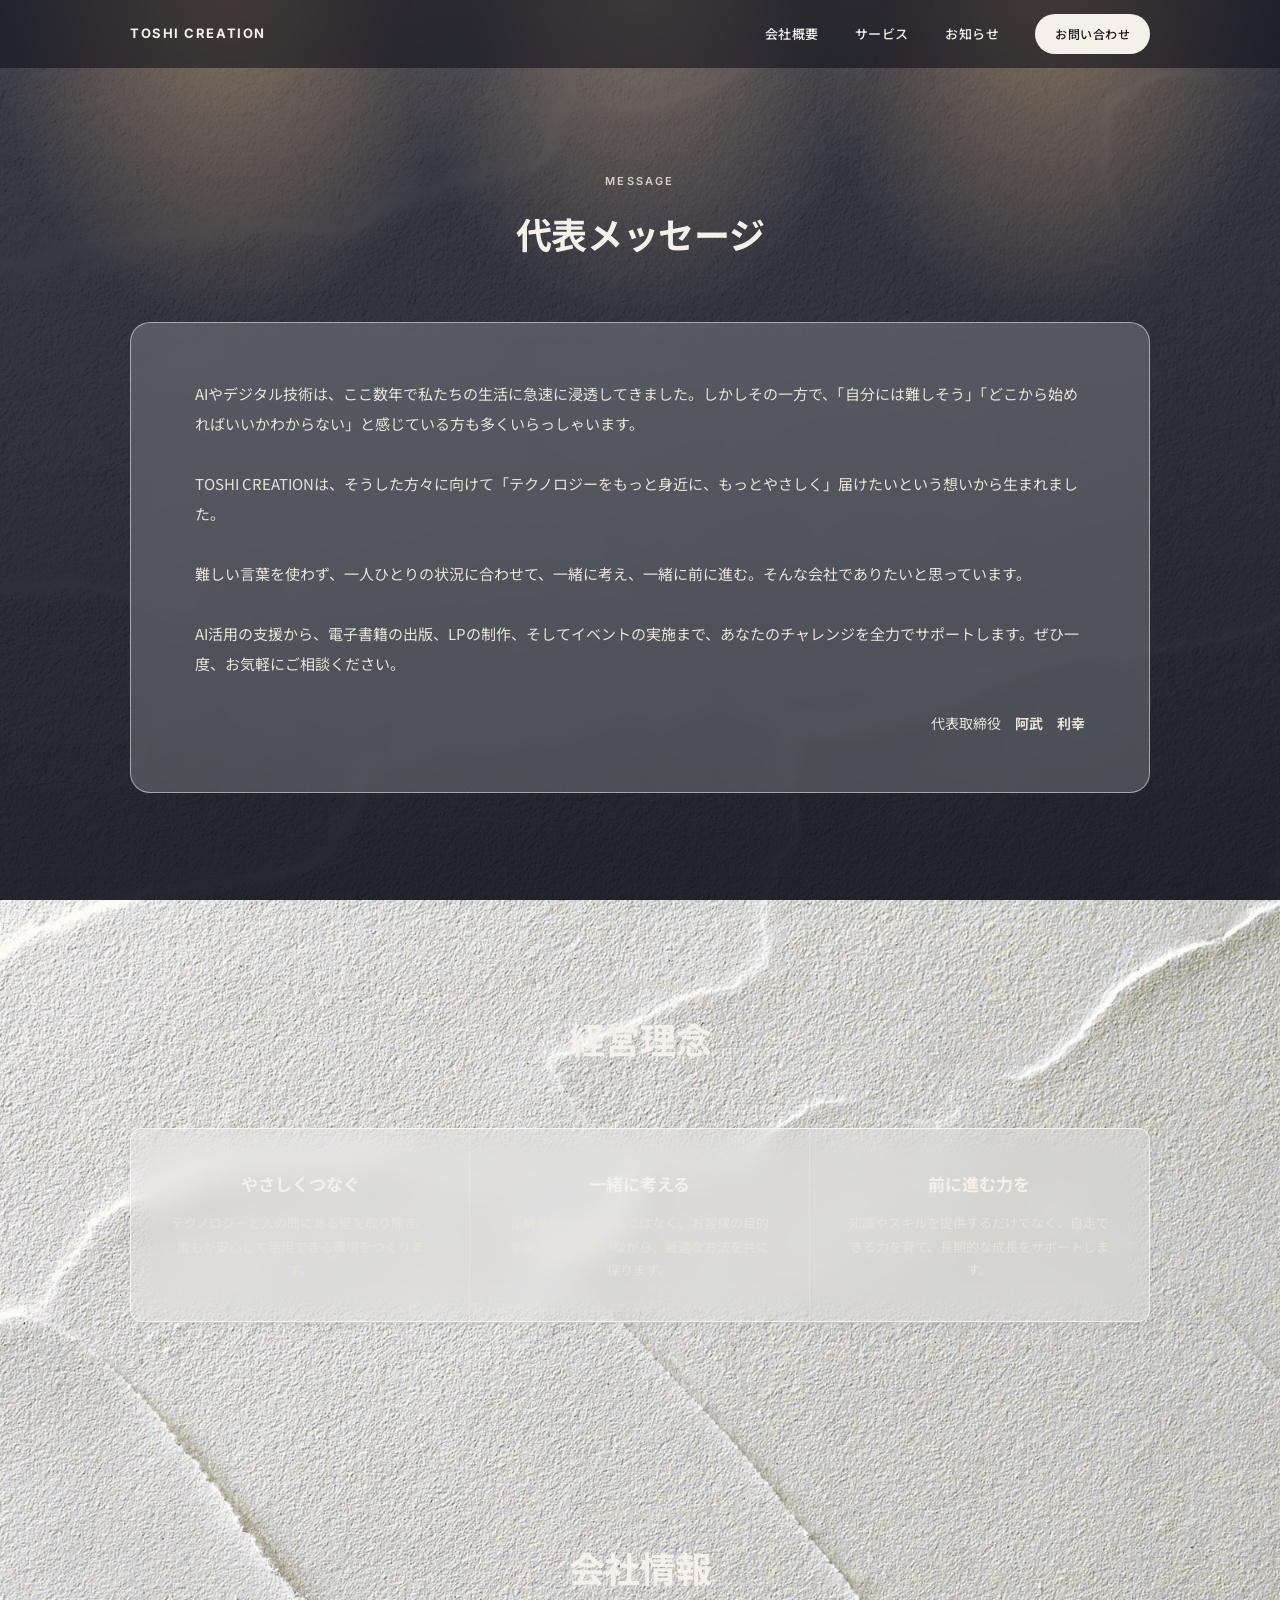
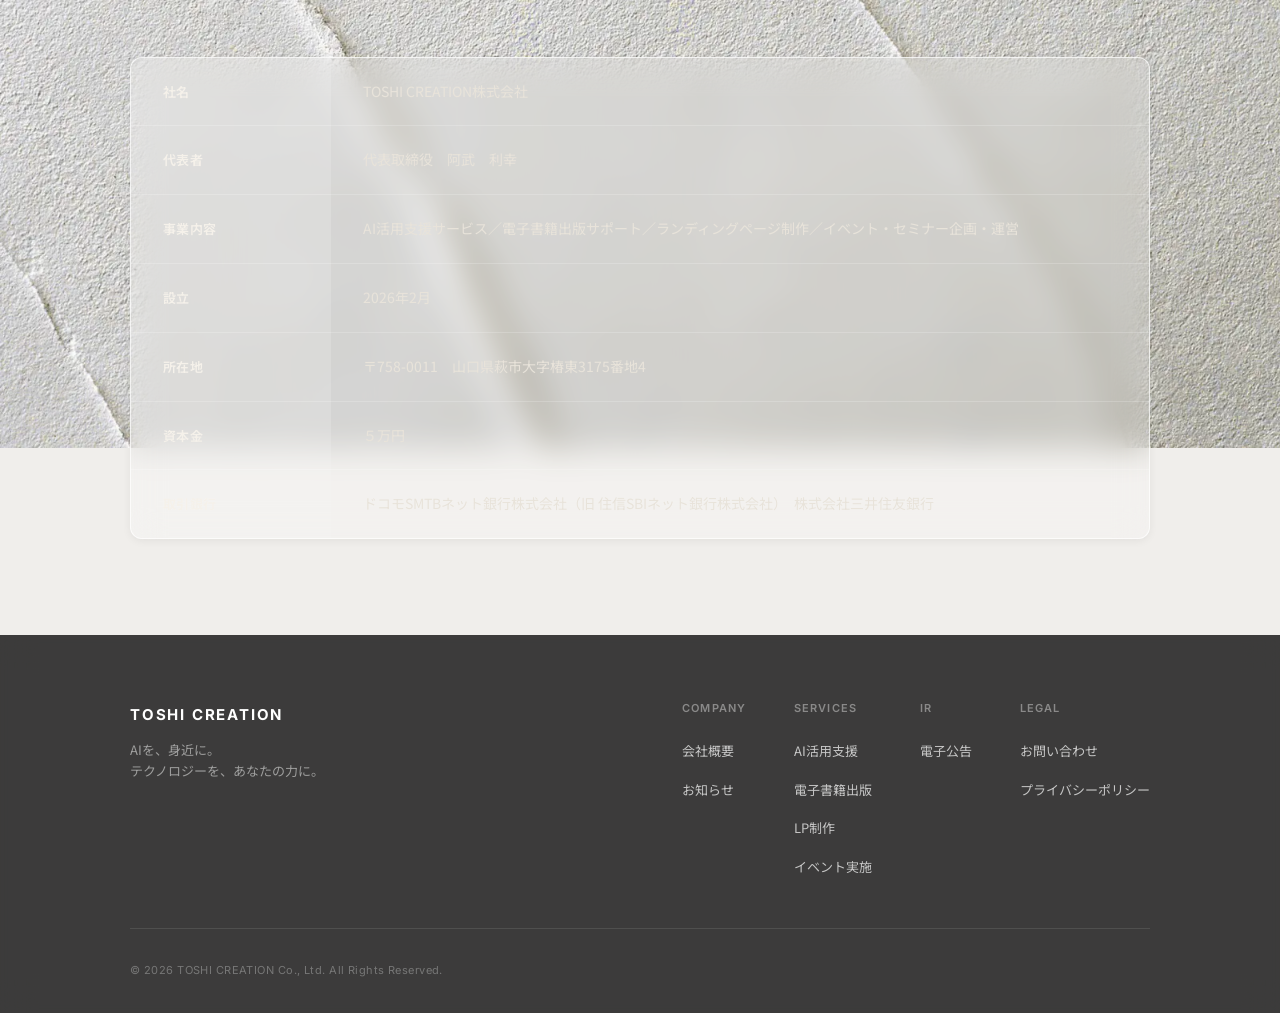
==== commit 6c7bb8b0: "時間帯で背景が変わる演出を追加（朝・昼・夕暮れ・夜） 見ている人の端末の時刻に合わせて、漆喰壁の背景に色を重ねる。 - 朝（夜明け） 5:00〜8:00 - 昼 8:00〜17:30（従来どおり） -" ====
--- a/about.html
+++ b/about.html
@@ -7,6 +7,7 @@
   <meta name="description" content="TOSHI CREATION株式会社の会社概要、代表メッセージ、経営理念をご紹介します。">
   <meta name="format-detection" content="address=no, telephone=no, email=no">
   <link rel="stylesheet" href="style.css">
+  <link rel="stylesheet" href="time-bg.css">
   <link rel="preconnect" href="https://fonts.googleapis.com">
   <link rel="preconnect" href="https://fonts.gstatic.com" crossorigin>
   <link href="https://fonts.googleapis.com/css2?family=Noto+Sans+JP:wght@400;500;600;700;800&family=Inter:wght@400;500;600;700;800&display=swap" rel="stylesheet">
@@ -188,5 +189,6 @@
       document.querySelector('.site-header').style.boxShadow = window.scrollY > 20 ? '0 2px 16px rgba(0,0,0,0.08)' : 'none';
     });
   </script>
+  <script src="time-bg.js"></script>
 </body>
 </html>
--- a/style.css
+++ b/style.css
@@ -39,7 +39,7 @@
 body {
   font-family: var(--font-ja);
   background-color: #f0eeeb;
-  background-image: url("images/sikkuikabe.png");
+  background-image: url("images/sikkuikabe.webp");
   background-size: cover;
   background-position: center top;
   background-attachment: fixed;
@@ -1718,6 +1718,64 @@
 }
 
 /* ===========================
+   注意喚起
+   =========================== */
+
+.alert-notice {
+  margin: 0 auto;
+  max-width: 720px;
+  padding: 28px 32px;
+  text-align: left;
+  background: #fff5f4;
+  border: 2px solid #c0392b;
+  border-radius: var(--radius-md);
+  box-shadow: var(--shadow-md);
+  scroll-margin-top: 88px;
+}
+
+.alert-notice p {
+  font-size: 14px;
+  color: var(--color-black);
+  line-height: 1.9;
+  margin-bottom: 10px;
+}
+
+.alert-notice .alert-notice-sign {
+  margin: 16px 0 0;
+  font-weight: 600;
+  text-align: right;
+}
+
+.alert-notice-title {
+  font-size: 19px;
+  font-weight: 700;
+  color: #a5281b;
+  line-height: 1.5;
+  margin-bottom: 14px;
+}
+
+.news-full-item--important {
+  background: #fff5f4;
+}
+
+.news-full-item--important:hover {
+  background: #ffecea;
+}
+
+.news-tag--important {
+  color: #fff;
+  background: #c0392b;
+  border-color: #c0392b;
+}
+
+.news-title-link--important {
+  font-weight: 700;
+  color: #a5281b;
+  text-decoration: underline;
+  text-underline-offset: 3px;
+}
+
+/* ===========================
    レスポンシブ
    =========================== */
 
@@ -1730,6 +1788,25 @@
 
   section {
     padding: 64px 0;
+  }
+
+  /* 注意喚起：スマホ */
+  .alert-notice {
+    padding: 22px 20px;
+  }
+
+  .alert-notice-title {
+    font-size: 17px;
+  }
+
+  .news-full-item--important {
+    flex-wrap: wrap;
+    gap: 8px 16px;
+    padding: 24px 20px;
+  }
+
+  .news-full-item--important .news-title-link {
+    flex-basis: 100%;
   }
 
   /* ハンバーガー：超コンパクトドロップダウン */
--- a/time-bg.css
+++ b/time-bg.css
@@ -0,0 +1,139 @@
+/* ===========================
+   時間帯で変わる背景（time-bg.js とセット）
+   漆喰壁の画像はそのまま残し、その上に色を重ねる
+   =========================== */
+
+.time-sky {
+  position: fixed;
+  inset: 0;
+  z-index: -1;
+  pointer-events: none;
+}
+
+.sky-layer {
+  position: absolute;
+  inset: 0;
+  opacity: 0;
+  transition: opacity 4s ease;
+}
+
+/* 朝（夜明け）：上は淡い藍色、地平線に向かって桜色・薄オレンジ */
+.sky-dawn {
+  background:
+    radial-gradient(ellipse 120% 55% at 50% 100%, rgba(255, 196, 140, 0.55) 0%, rgba(255, 196, 140, 0) 70%),
+    linear-gradient(180deg,
+      rgba(70, 86, 140, 0.55) 0%,
+      rgba(160, 140, 190, 0.40) 35%,
+      rgba(245, 176, 180, 0.38) 65%,
+      rgba(255, 210, 165, 0.45) 100%);
+}
+
+/* 夕暮れ：上は紫、下へ向かって茜色 */
+.sky-dusk {
+  background:
+    radial-gradient(ellipse 120% 50% at 50% 100%, rgba(255, 120, 60, 0.55) 0%, rgba(255, 120, 60, 0) 70%),
+    linear-gradient(180deg,
+      rgba(60, 40, 110, 0.62) 0%,
+      rgba(150, 60, 120, 0.50) 40%,
+      rgba(225, 95, 70, 0.48) 75%,
+      rgba(250, 150, 80, 0.50) 100%);
+}
+
+/* 夜（ライトアップ）：壁を暗くし、上から暖かい光が当たっているように */
+.sky-night {
+  background:
+    radial-gradient(ellipse 28% 60% at 18% -5%, rgba(255, 205, 140, 0.42) 0%, rgba(255, 205, 140, 0) 70%),
+    radial-gradient(ellipse 28% 60% at 50% -5%, rgba(255, 215, 160, 0.38) 0%, rgba(255, 215, 160, 0) 70%),
+    radial-gradient(ellipse 28% 60% at 82% -5%, rgba(255, 205, 140, 0.42) 0%, rgba(255, 205, 140, 0) 70%),
+    linear-gradient(180deg, rgba(14, 16, 30, 0.80) 0%, rgba(8, 10, 20, 0.88) 100%);
+}
+
+body[data-time="dawn"] .sky-dawn,
+body[data-time="dusk"] .sky-dusk,
+body[data-time="night"] .sky-night {
+  opacity: 1;
+}
+
+/* 動きを減らす設定の人には、切り替えを一瞬にする */
+@media (prefers-reduced-motion: reduce) {
+  .sky-layer { transition: none; }
+}
+
+/* ページを開いた瞬間はフェードさせず、すぐその時間帯の見た目にする */
+body.time-bg-instant,
+body.time-bg-instant .sky-layer { transition: none; }
+
+/* 文字色も時間帯に合わせてゆっくり変える */
+body { transition: color 4s ease; }
+
+/* ===========================
+   夜だけ：背景が暗くなるので文字を明るくする
+   =========================== */
+body[data-time="night"] {
+  --color-black: #f5f1ea;
+  --color-dark: #e8e3da;
+  --color-mid: #cfc9be;
+  --color-light: #b3ada2;
+  --color-border: rgba(255, 255, 255, 0.18);
+}
+
+body[data-time="night"] .section-label,
+body[data-time="night"] .page-hero-label,
+body[data-time="night"] .hero-eyecatch,
+body[data-time="night"] .news-date,
+body[data-time="night"] .service-full-tag {
+  color: #d6d0c5;
+}
+body[data-time="night"] .hero-eyecatch::before { background: #d6d0c5; }
+
+/* 白っぽい下地の部品は、中の文字を元の濃い色に戻す */
+body[data-time="night"] .hero-card,
+body[data-time="night"] .carousel-slide,
+body[data-time="night"] .alert-notice,
+body[data-time="night"] .news-full-item--important,
+body[data-time="night"] .btn-white,
+body[data-time="night"] .line-qr-box,
+body[data-time="night"] .form-input,
+body[data-time="night"] .form-select,
+body[data-time="night"] .form-textarea {
+  --color-black: #1a1a1a;
+  --color-dark: #333333;
+  --color-mid: #666666;
+  --color-light: #999999;
+  --color-border: #e0e0e0;
+}
+body[data-time="night"] .hero-card .section-label,
+body[data-time="night"] .carousel-slide .section-label { color: #444444; }
+
+/* 黒地に白文字のボタン類は、夜は「明るい地に黒文字」に反転 */
+body[data-time="night"] .nav-contact-btn,
+body[data-time="night"] .btn-primary,
+body[data-time="night"] .btn-outline:hover,
+body[data-time="night"] .flow-num {
+  color: #1a1a1a !important;
+}
+body[data-time="night"] .btn-primary:hover { background: #ffffff; }
+body[data-time="night"] .nav-contact-btn:hover { background: #ffffff !important; }
+
+/* スマホのメニュー（明るい下地）は文字を濃い色に戻す */
+@media (max-width: 768px) {
+  body[data-time="night"] .site-nav {
+    --color-black: #1a1a1a;
+    --color-dark: #333333;
+    --color-mid: #666666;
+    --color-light: #999999;
+    --color-border: #e0e0e0;
+  }
+}
+
+/* 夜：明るいスライドの上を通ってもメニューが読めるよう、ヘッダーに薄い暗幕を敷く */
+body[data-time="night"] .site-header {
+  background: rgba(10, 12, 22, 0.55);
+  -webkit-backdrop-filter: blur(8px);
+  backdrop-filter: blur(8px);
+}
+
+/* 夜：サービスカードの見出し帯は明るすぎて白文字が沈むので、暗めのガラスにする */
+body[data-time="night"] .service-card-header {
+  background: linear-gradient(135deg, rgba(255,255,255,0.10) 0%, rgba(255,255,255,0.04) 100%);
+}
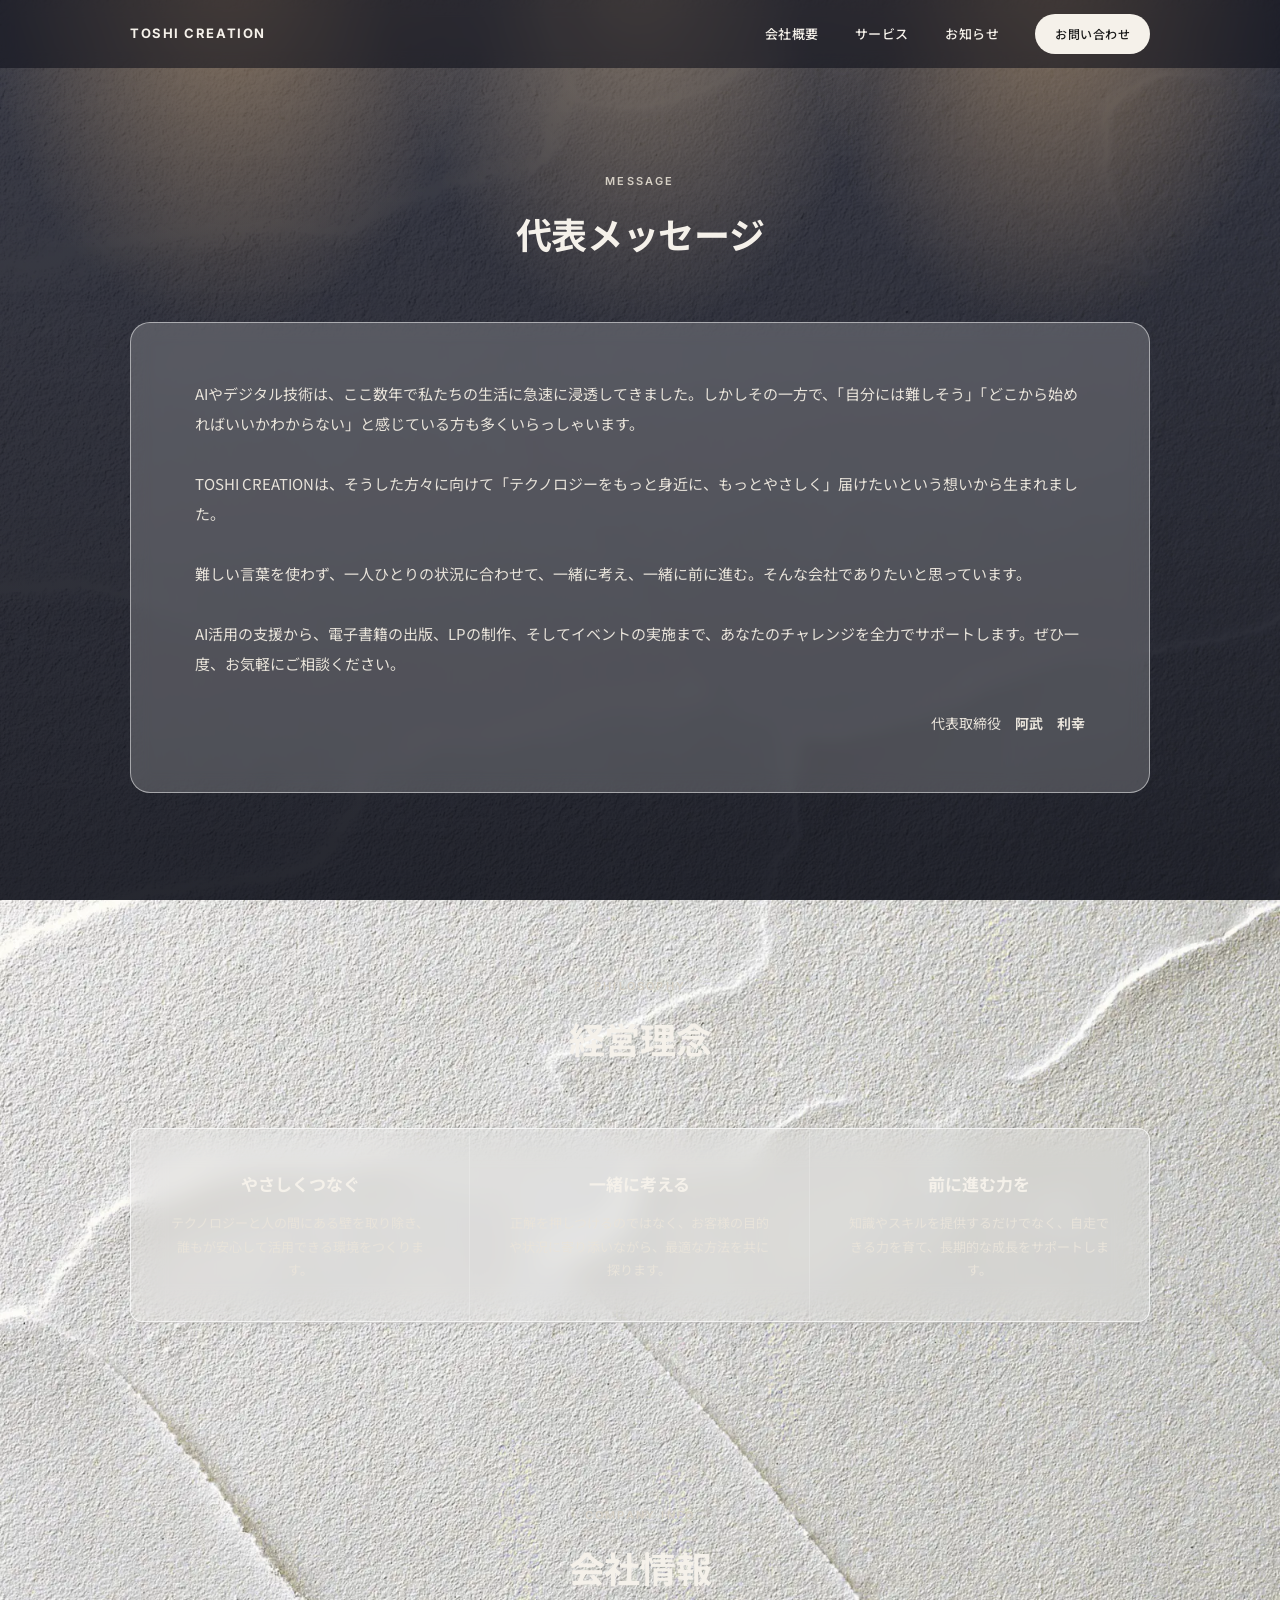
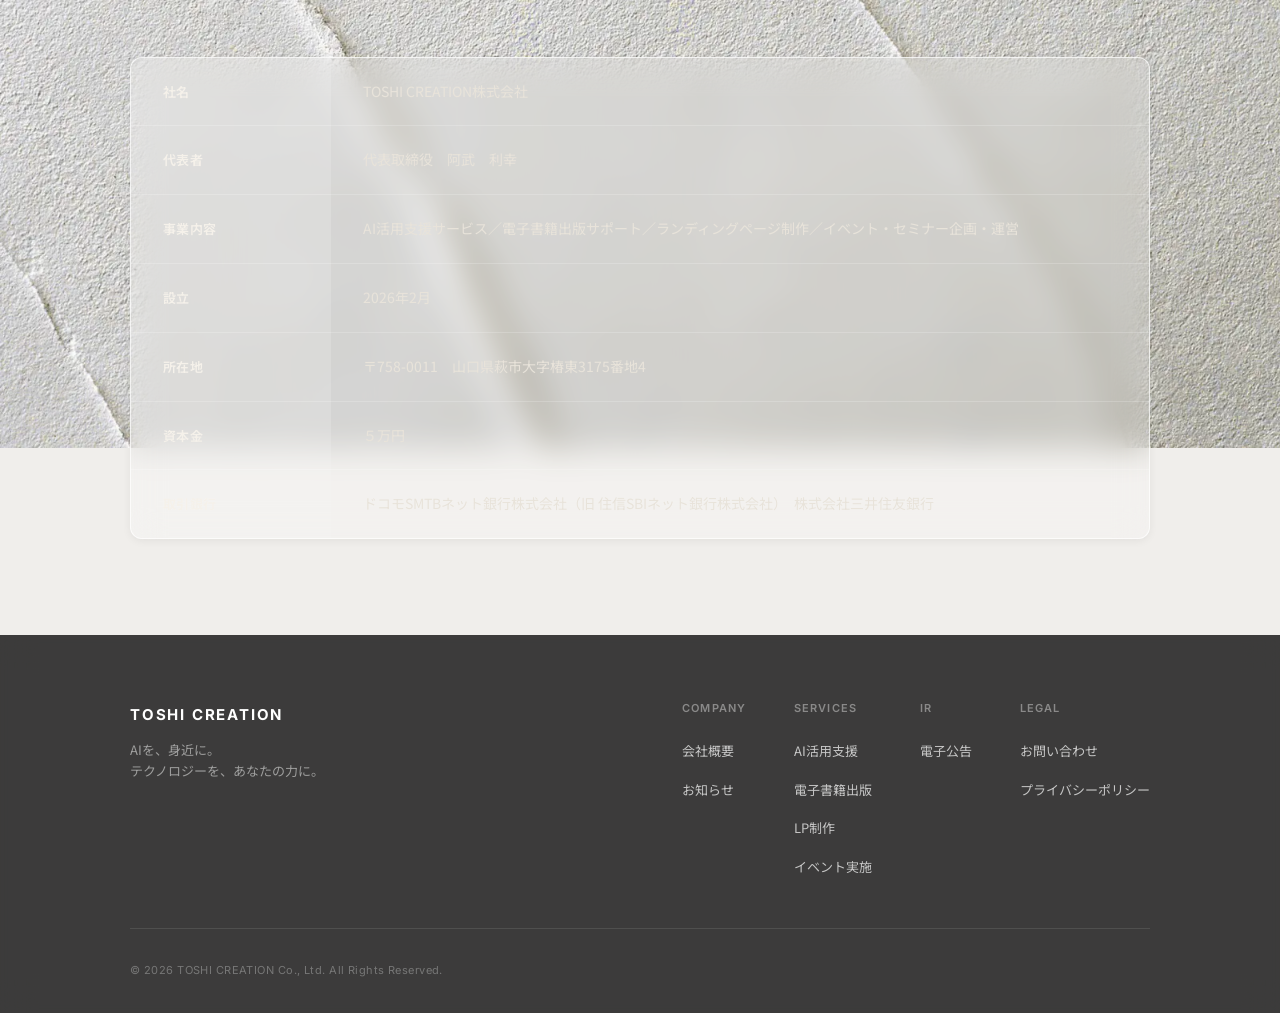
==== commit 0a205c5a: "スマホのメニューとカルーセルを時間帯に合わせたすりガラスに 朝・夕暮れは白っぽいすりガラス、夜は暗いすりガラス＋白い文字にする（昼は従来どおり）。 夜はヘッダー帯のぼかしを ::before に移し、" ====
--- a/about.html
+++ b/about.html
@@ -8,6 +8,8 @@
   <meta name="format-detection" content="address=no, telephone=no, email=no">
   <link rel="stylesheet" href="style.css">
   <link rel="stylesheet" href="time-bg.css">
+  <link rel="stylesheet" href="header-band.css">
+  <link rel="stylesheet" href="glass.css">
   <link rel="preconnect" href="https://fonts.googleapis.com">
   <link rel="preconnect" href="https://fonts.gstatic.com" crossorigin>
   <link href="https://fonts.googleapis.com/css2?family=Noto+Sans+JP:wght@400;500;600;700;800&family=Inter:wght@400;500;600;700;800&display=swap" rel="stylesheet">
--- a/time-bg.css
+++ b/time-bg.css
@@ -17,20 +17,18 @@
   transition: opacity 4s ease;
 }
 
-/* 朝（夜明け）：上は淡い藍色、地平線に向かって桜色・薄オレンジ */
-.sky-dawn {
-  background:
+/* 時間帯の色（ヘッダーの帯でも同じ色を使うため変数にしておく） */
+:root {
+  /* 朝（夜明け）：上は淡い藍色、地平線に向かって桜色・薄オレンジ */
+  --sky-dawn:
     radial-gradient(ellipse 120% 55% at 50% 100%, rgba(255, 196, 140, 0.55) 0%, rgba(255, 196, 140, 0) 70%),
     linear-gradient(180deg,
       rgba(70, 86, 140, 0.55) 0%,
       rgba(160, 140, 190, 0.40) 35%,
       rgba(245, 176, 180, 0.38) 65%,
       rgba(255, 210, 165, 0.45) 100%);
-}
-
-/* 夕暮れ：上は紫、下へ向かって茜色 */
-.sky-dusk {
-  background:
+  /* 夕暮れ：上は紫、下へ向かって茜色 */
+  --sky-dusk:
     radial-gradient(ellipse 120% 50% at 50% 100%, rgba(255, 120, 60, 0.55) 0%, rgba(255, 120, 60, 0) 70%),
     linear-gradient(180deg,
       rgba(60, 40, 110, 0.62) 0%,
@@ -38,6 +36,9 @@
       rgba(225, 95, 70, 0.48) 75%,
       rgba(250, 150, 80, 0.50) 100%);
 }
+
+.sky-dawn { background: var(--sky-dawn); }
+.sky-dusk { background: var(--sky-dusk); }
 
 /* 夜（ライトアップ）：壁を暗くし、上から暖かい光が当たっているように */
 .sky-night {
--- a/header-band.css
+++ b/header-band.css
@@ -0,0 +1,24 @@
+/* ===========================
+   ヘッダーの帯（朝・昼・夕暮れ）  ※夜は time-bg.css の暗幕のまま
+   見えない帯：帯に、背景と同じ漆喰壁＋時間帯の色を「画面に固定」で敷く。
+   帯と背景の柄がぴったり重なるので見た目はシームレスのまま、
+   スクロールした本文だけが帯の下に隠れる。
+   =========================== */
+body:not([data-time="night"]) .site-header {
+  background-color: #f0eeeb;
+  background-image: url("images/sikkuikabe.webp");
+  background-size: cover;
+  background-position: center top;
+  background-repeat: no-repeat;
+  background-attachment: fixed;
+}
+body[data-time="dawn"] .site-header {
+  background-image: var(--sky-dawn), url("images/sikkuikabe.webp");
+  background-size: auto, auto, cover;
+  background-position: 0 0, 0 0, center top;
+}
+body[data-time="dusk"] .site-header {
+  background-image: var(--sky-dusk), url("images/sikkuikabe.webp");
+  background-size: auto, auto, cover;
+  background-position: 0 0, 0 0, center top;
+}
--- a/glass.css
+++ b/glass.css
@@ -0,0 +1,120 @@
+/* ===========================
+   時間帯に合わせたすりガラス（朝・夕暮れ・夜）  ※昼は今のまま
+   ・スマホのメニュー（≡で開く4項目）
+   ・トップページのカルーセル
+   =========================== */
+
+/* ---------- スマホのメニュー ---------- */
+@media (max-width: 768px) {
+  /* 朝・夕暮れ：白っぽいすりガラス（背景の色がうっすら透ける） */
+  body[data-time="dawn"] .site-nav,
+  body[data-time="dusk"] .site-nav {
+    background: rgba(255, 255, 255, 0.42);
+    -webkit-backdrop-filter: blur(20px) saturate(1.3);
+    backdrop-filter: blur(20px) saturate(1.3);
+    border-bottom: 1px solid rgba(255, 255, 255, 0.55);
+  }
+  body[data-time="dawn"] .site-nav a,
+  body[data-time="dusk"] .site-nav a {
+    border-bottom-color: rgba(255, 255, 255, 0.45);
+  }
+  body[data-time="dawn"] .site-nav a,
+  body[data-time="dawn"] .site-nav .nav-contact-btn,
+  body[data-time="dusk"] .site-nav a,
+  body[data-time="dusk"] .site-nav .nav-contact-btn {
+    color: #333333 !important;
+  }
+
+  /* 夜：ヘッダーの帯とつながる暗いすりガラス＋白い文字 */
+  body[data-time="night"] .site-header .site-nav {
+    background: rgba(48, 52, 70, 0.55);  /* 夜：前回案 rgba(10,12,22,0.62) より少し明るく */
+    -webkit-backdrop-filter: blur(20px) saturate(1.2);
+    backdrop-filter: blur(20px) saturate(1.2);
+    border-bottom: 1px solid rgba(255, 255, 255, 0.10);
+    box-shadow: 0 8px 24px rgba(0, 0, 0, 0.25);
+  }
+  body[data-time="night"] .site-header .site-nav a {
+    border-bottom-color: rgba(255, 255, 255, 0.08);
+  }
+  body[data-time="night"] .site-header .site-nav a,
+  body[data-time="night"] .site-header .site-nav .nav-contact-btn {
+    color: #e8e3da !important;
+  }
+}
+
+/* ---------- カルーセル ---------- */
+/* ぼかしは外枠にかけ、各スライドの下地を半透明にする */
+body[data-time="dawn"] .carousel,
+body[data-time="dusk"] .carousel,
+body[data-time="night"] .carousel {
+  -webkit-backdrop-filter: blur(18px) saturate(1.25);
+  backdrop-filter: blur(18px) saturate(1.25);
+}
+
+/* 朝・夕暮れ：白っぽいすりガラス。文字は黒のまま */
+body[data-time="dawn"] .carousel,
+body[data-time="dusk"] .carousel {
+  border: 1px solid rgba(255, 255, 255, 0.55);
+}
+body[data-time="dawn"] .carousel-slide,
+body[data-time="dusk"] .carousel-slide {
+  background: linear-gradient(145deg, rgba(255, 255, 255, 0.55) 0%, rgba(255, 255, 255, 0.30) 100%);
+}
+body[data-time="dawn"] .slide--dark .slide-bg-glow,
+body[data-time="dusk"] .slide--dark .slide-bg-glow {
+  background: radial-gradient(ellipse 58% 72% at 72% 52%, rgba(255,255,255,0.45) 0%, rgba(255,255,255,0.15) 52%, transparent 78%);
+}
+body[data-time="dawn"] .slide--light .slide-bg-orb,
+body[data-time="dusk"] .slide--light .slide-bg-orb {
+  background: radial-gradient(ellipse 58% 72% at 26% 52%, rgba(255,255,255,0.45) 0%, rgba(255,255,255,0.15) 52%, transparent 78%);
+}
+
+/* 夜：暗いすりガラス＋白い文字 */
+body[data-time="night"] .carousel {
+  border: 1px solid rgba(255, 255, 255, 0.12);
+  box-shadow: 0 8px 40px rgba(0, 0, 0, 0.35);
+}
+body[data-time="night"] .carousel .carousel-slide {
+  background: linear-gradient(145deg, rgba(255, 255, 255, 0.17) 0%, rgba(255, 255, 255, 0.09) 100%);  /* 前回案 0.10→0.04 より少し明るく */
+  /* time-bg.css で白い下地用に濃い文字へ戻していたのを、白い文字へ戻し直す */
+  --color-black: #f5f1ea;
+  --color-dark: #e8e3da;
+}
+body[data-time="night"] .slide--dark .slide-bg-glow {
+  background: radial-gradient(ellipse 58% 72% at 72% 52%, rgba(255,220,170,0.14) 0%, rgba(255,220,170,0.06) 52%, transparent 78%);
+}
+body[data-time="night"] .slide--light .slide-bg-orb {
+  background: radial-gradient(ellipse 58% 72% at 26% 52%, rgba(255,220,170,0.14) 0%, rgba(255,220,170,0.06) 52%, transparent 78%);
+}
+body[data-time="night"] .slide-bg-chars .char { color: rgba(255, 255, 255, 0.06); }
+body[data-time="night"] .slide-label--dark { color: rgba(255, 255, 255, 0.45); }
+body[data-time="night"] .slide-desc--dark { color: rgba(255, 255, 255, 0.68); }
+body[data-time="night"] .slide-btn--dark {
+  color: rgba(255, 255, 255, 0.85);
+  border-color: rgba(255, 255, 255, 0.32);
+}
+body[data-time="night"] .slide-btn--dark:hover {
+  color: #fff;
+  border-color: rgba(255, 255, 255, 0.65);
+  background: rgba(255, 255, 255, 0.08);
+}
+
+/* ---------- 夜のヘッダー帯のぼかしを「裏の板」に移す ----------
+   ヘッダー自体にぼかしがかかっていると、その中にあるメニューのぼかしが
+   効かなくなる（後ろの文字がくっきり透ける）ため、帯の暗幕とぼかしを
+   ヘッダーの裏に置いた板（::before）に移す。見た目は今と同じ。 */
+body[data-time="night"] .site-header {
+  background: transparent;
+  -webkit-backdrop-filter: none;
+  backdrop-filter: none;
+}
+body[data-time="night"] .site-header::before {
+  content: "";
+  position: absolute;
+  inset: 0;
+  z-index: -1;
+  background: rgba(10, 12, 22, 0.55);
+  -webkit-backdrop-filter: blur(8px);
+  backdrop-filter: blur(8px);
+  pointer-events: none;
+}
